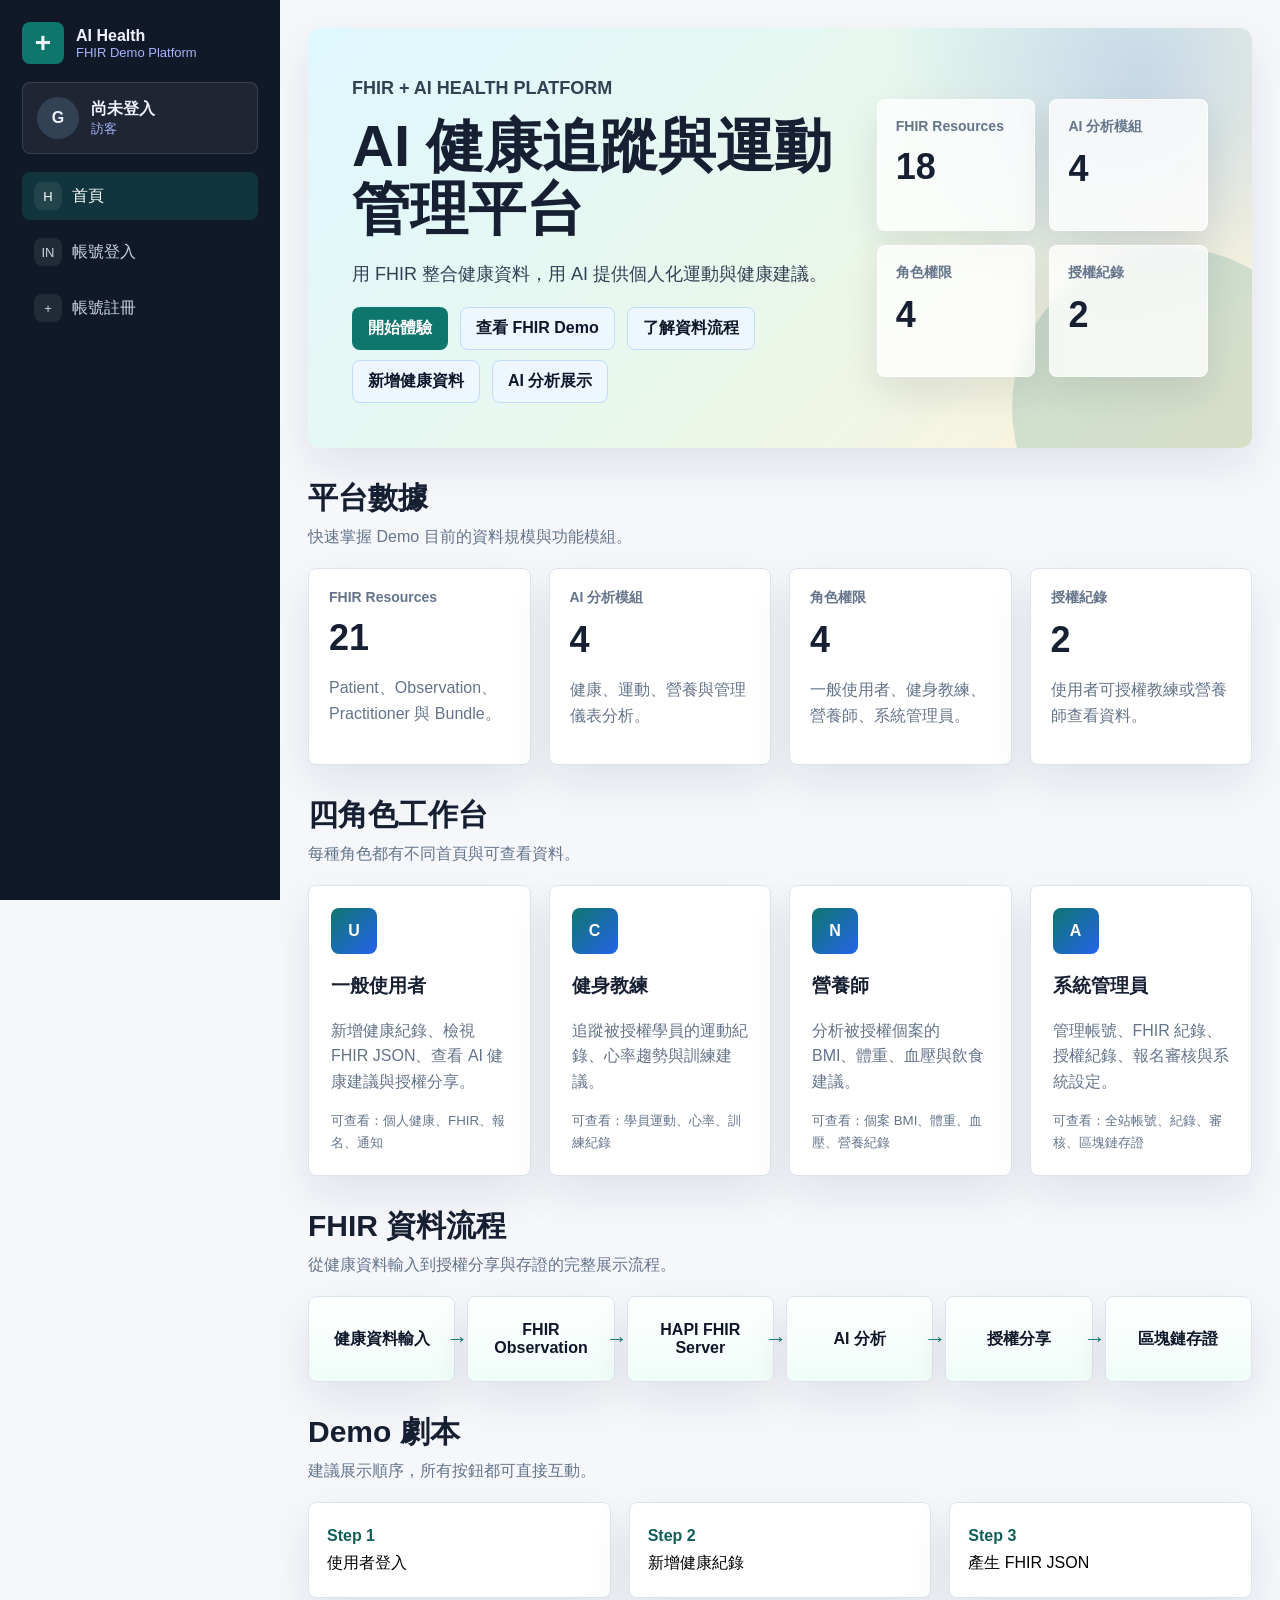
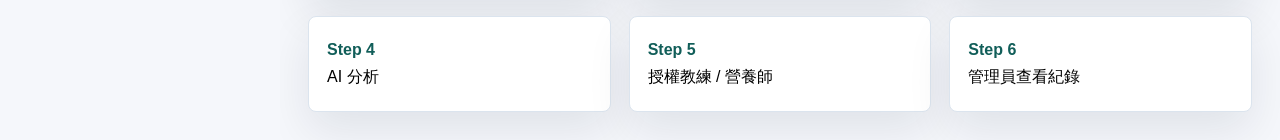
==== index.html @ ea09fe9a "Add files via upload" ====
<!DOCTYPE html>
<html lang="zh-TW">
<head>
    <meta charset="UTF-8">
    <meta name="viewport" content="width=device-width, initial-scale=1.0">
    <title>AI 健康追蹤與運動管理平台</title>
    <link rel="stylesheet" href="style.css">
</head>
<body>
    <div class="app-shell">
        <aside class="sidebar">
            <div class="brand">
                <div class="brand-mark">+</div>
                <div>
                    <strong>AI Health</strong>
                    <span>FHIR Demo Platform</span>
                </div>
            </div>

            <div class="account-chip" id="account-chip">
                <div class="avatar" id="account-avatar">G</div>
                <div>
                    <strong id="account-name">尚未登入</strong>
                    <span id="account-role">Guest</span>
                    <small id="account-mode"></small>
                </div>
            </div>

            <nav class="sidebar-nav" id="sidebar-nav"></nav>

            <div class="sidebar-actions">
                <button class="ghost-button" id="logout-button" onclick="logoutAccount()">登出</button>
                <button class="danger-outline" id="reset-button" onclick="resetDemoData()">重置 Demo 資料</button>
            </div>
        </aside>

        <main class="main">
            <section id="home-section" class="content-section active">
                <div class="hero home-hero">
                    <div class="home-hero-copy">
                        <p class="eyebrow">FHIR + AI Health Platform</p>
                        <h1>AI 健康追蹤與運動管理平台</h1>
                        <p>用 FHIR 整合健康資料，用 AI 提供個人化運動與健康建議。</p>
                        <div class="hero-actions">
                            <button class="primary-button" onclick="startExperience()">開始體驗</button>
                            <button class="secondary-button" onclick="viewFHIRDemo()">查看 FHIR Demo</button>
                            <button class="secondary-button" onclick="scrollToHomeFlow()">了解資料流程</button>
                        </div>
                        <div class="hero-actions compact-actions">
                            <button class="secondary-button" onclick="goHealthInputFromHome()">新增健康資料</button>
                            <button class="secondary-button" onclick="showAIShowcase()">AI 分析展示</button>
                        </div>
                    </div>
                    <div class="home-hero-panel">
                        <div class="metric-tile"><span>FHIR Resources</span><strong id="hero-fhir-count">0</strong></div>
                        <div class="metric-tile"><span>AI 分析模組</span><strong id="hero-ai-modules">4</strong></div>
                        <div class="metric-tile"><span>角色權限</span><strong id="hero-role-count">4</strong></div>
                        <div class="metric-tile"><span>授權紀錄</span><strong id="hero-auth-count">0</strong></div>
                    </div>
                </div>

                <div class="home-section-block">
                    <div class="section-heading"><h2>平台數據</h2><p>快速掌握 Demo 目前的資料規模與功能模組。</p></div>
                    <div class="home-data-grid">
                        <article class="home-data-card"><span>FHIR Resources</span><strong id="home-fhir-resources">0</strong><p>Patient、Observation、Practitioner 與 Bundle。</p></article>
                        <article class="home-data-card"><span>AI 分析模組</span><strong>4</strong><p>健康、運動、營養與管理儀表分析。</p></article>
                        <article class="home-data-card"><span>角色權限</span><strong>4</strong><p>一般使用者、健身教練、營養師、系統管理員。</p></article>
                        <article class="home-data-card"><span>授權紀錄</span><strong id="home-auth-count">0</strong><p>使用者可授權教練或營養師查看資料。</p></article>
                    </div>
                </div>

                <div class="home-section-block">
                    <div class="section-heading"><h2>四角色工作台</h2><p>每種角色都有不同首頁與可查看資料。</p></div>
                    <div class="role-card-grid">
                        <article class="role-card"><div class="role-icon">U</div><h3>一般使用者</h3><p>新增健康紀錄、檢視 FHIR JSON、查看 AI 健康建議與授權分享。</p><small>可查看：個人健康、FHIR、報名、通知</small></article>
                        <article class="role-card"><div class="role-icon">C</div><h3>健身教練</h3><p>追蹤被授權學員的運動紀錄、心率趨勢與訓練建議。</p><small>可查看：學員運動、心率、訓練紀錄</small></article>
                        <article class="role-card"><div class="role-icon">N</div><h3>營養師</h3><p>分析被授權個案的 BMI、體重、血壓與飲食建議。</p><small>可查看：個案 BMI、體重、血壓、營養紀錄</small></article>
                        <article class="role-card"><div class="role-icon">A</div><h3>系統管理員</h3><p>管理帳號、FHIR 紀錄、授權紀錄、報名審核與系統設定。</p><small>可查看：全站帳號、紀錄、審核、區塊鏈存證</small></article>
                    </div>
                </div>

                <div class="home-section-block" id="home-flow-section">
                    <div class="section-heading"><h2>FHIR 資料流程</h2><p>從健康資料輸入到授權分享與存證的完整展示流程。</p></div>
                    <div class="flow-strip">
                        <div class="flow-card">健康資料輸入</div>
                        <div class="flow-card">FHIR Observation</div>
                        <div class="flow-card">HAPI FHIR Server</div>
                        <div class="flow-card">AI 分析</div>
                        <div class="flow-card">授權分享</div>
                        <div class="flow-card">區塊鏈存證</div>
                    </div>
                </div>

                <div class="home-section-block">
                    <div class="section-heading"><h2>Demo 劇本</h2><p>建議展示順序，所有按鈕都可直接互動。</p></div>
                    <div class="demo-step-grid">
                        <button onclick="showSection('account-login-section')"><strong>Step 1</strong><span>使用者登入</span></button>
                        <button onclick="goHealthInputFromHome()"><strong>Step 2</strong><span>新增健康紀錄</span></button>
                        <button onclick="viewFHIRDemo()"><strong>Step 3</strong><span>產生 FHIR JSON</span></button>
                        <button onclick="showAIShowcase()"><strong>Step 4</strong><span>AI 分析</span></button>
                        <button onclick="navigateTo('share-section')"><strong>Step 5</strong><span>授權教練 / 營養師</span></button>
                        <button onclick="navigateTo('admin-dashboard-section')"><strong>Step 6</strong><span>管理員查看紀錄</span></button>
                    </div>
                </div>
            </section>

            <section id="account-login-section" class="content-section">
                <div class="login-layout">
                    <div class="login-intro">
                        <p class="eyebrow">FHIR + AI Health Platform</p>
                        <h2>AI 健康追蹤與運動管理平台</h2>
                        <p>本平台以純前端展示健康資料追蹤、FHIR JSON 檢視、授權分享、教練訓練建議、營養分析與系統管理流程。</p>
                        <div class="feature-list">
                            <span>角色權限控管</span>
                            <span>localStorage 登入狀態</span>
                            <span>四種專屬 Dashboard</span>
                        </div>
                    </div>
                    <div class="login-card">
                        <form id="login-form" onsubmit="loginAccount(event)">
                            <h2>帳號登入</h2>
                            <label>帳號<input id="login-username" autocomplete="username" required></label>
                            <label>密碼<input id="login-password" type="password" autocomplete="current-password" required></label>
                            <button class="primary-button full-width" type="submit">登入</button>
                        </form>

                        <div class="demo-accounts">
                            <h3>預設帳號</h3>
                            <div class="account-hints">
                                <code>user01 / 123456</code>
                                <code>coach01 / 123456</code>
                                <code>nutrition01 / 123456</code>
                                <code>admin01 / 123456</code>
                            </div>
                        </div>

                        <div class="demo-login">
                            <h3>Demo 快速登入</h3>
                            <div class="demo-login-grid">
                                <button type="button" onclick="demoLogin('user')">一般使用者 Demo</button>
                                <button type="button" onclick="demoLogin('coach')">健身教練 Demo</button>
                                <button type="button" onclick="demoLogin('nutritionist')">營養師 Demo</button>
                                <button type="button" onclick="demoLogin('admin')">系統管理員 Demo</button>
                            </div>
                        </div>
                    </div>
                </div>
            </section>

            <section id="account-register-section" class="content-section">
                <div class="section-heading">
                    <h2>帳號註冊</h2>
                    <p>註冊資料會儲存在 localStorage，登入後依角色顯示對應功能。</p>
                </div>
                <form class="card form-grid" id="register-form" onsubmit="registerAccount(event)">
                    <label>姓名<input id="register-name" required></label>
                    <label>Email<input id="register-email" type="email" required></label>
                    <label>帳號<input id="register-username" required></label>
                    <label>密碼<input id="register-password" type="password" minlength="6" required></label>
                    <label>確認密碼<input id="register-password-confirm" type="password" minlength="6" required></label>
                    <label>手機號碼<input id="register-phone" required></label>
                    <label>學校／單位<input id="register-organization" required></label>
                    <label>角色<select id="register-role" required>
                        <option value="user">一般使用者 user</option>
                        <option value="coach">健身教練 coach</option>
                        <option value="nutritionist">營養師 nutritionist</option>
                        <option value="admin">系統管理員 admin</option>
                    </select></label>
                    <div class="form-actions">
                        <button class="primary-button" type="submit">註冊</button>
                        <button class="secondary-button" type="button" onclick="showSection('account-login-section')">已有帳號，前往登入</button>
                    </div>
                </form>
            </section>

            <section id="user-dashboard-section" class="content-section">
                <div class="role-dashboard">
                    <div class="role-dashboard-header">
                        <div>
                            <p class="eyebrow">Personal Health Home</p>
                            <h2>一般使用者首頁</h2>
                            <p>快速掌握今日健康數據、FHIR JSON、AI 分析與授權分享狀態。</p>
                        </div>
                        <div class="role-dashboard-badge">USER</div>
                    </div>
                    <div class="role-kpi-grid" id="user-dashboard-cards"></div>
                    <div class="role-action-grid">
                        <button class="role-dashboard-btn primary" onclick="showSection('health-input-section')"><span>＋</span>新增健康資料</button>
                        <button class="role-dashboard-btn" onclick="showSection('fhir-viewer-section')"><span>{}</span>查看 FHIR JSON</button>
                        <button class="role-dashboard-btn" onclick="showSection('share-section')"><span>QR</span>授權分享</button>
                    </div>
                    <div class="grid-2">
                        <div class="role-summary-card"><h3>AI 健康建議</h3><div id="user-ai-summary"></div></div>
                        <div class="role-summary-card"><h3>通知中心</h3><div id="user-notification-summary"></div></div>
                    </div>
                </div>
            </section>

            <section id="coach-dashboard-section" class="content-section">
                <div class="role-dashboard">
                    <div class="role-dashboard-header">
                        <div>
                            <p class="eyebrow">Coach Home</p>
                            <h2>健身教練首頁</h2>
                            <p>檢視被授權學員、運動達成率、心率異常與 AI 訓練建議。</p>
                        </div>
                        <div class="role-dashboard-badge">COACH</div>
                    </div>
                    <div class="role-kpi-grid" id="coach-dashboard-cards"></div>
                    <div class="grid-2">
                        <div class="role-summary-card"><h3>學員運動趨勢摘要</h3><div id="coach-trend-summary"></div></div>
                        <div class="role-summary-card"><h3>AI 訓練建議</h3><div id="coach-ai-summary"></div></div>
                    </div>
                    <div class="role-action-grid">
                        <button class="role-dashboard-btn primary" onclick="showSection('student-list-section')"><span>名</span>學員列表</button>
                        <button class="role-dashboard-btn" onclick="showSection('student-exercise-section')"><span>跑</span>查看運動紀錄</button>
                    </div>
                </div>
            </section>

            <section id="nutrition-dashboard-section" class="content-section">
                <div class="role-dashboard">
                    <div class="role-dashboard-header">
                        <div>
                            <p class="eyebrow">Nutrition Home</p>
                            <h2>營養師首頁</h2>
                            <p>聚焦 BMI、體重、血壓風險與 AI 飲食建議。</p>
                        </div>
                        <div class="role-dashboard-badge">NUTRITION</div>
                    </div>
                    <div class="role-kpi-grid" id="nutrition-dashboard-cards"></div>
                    <div class="grid-2">
                        <div class="role-summary-card"><h3>個案營養風險摘要</h3><div id="nutrition-risk-summary"></div></div>
                        <div class="role-summary-card"><h3>AI 飲食建議</h3><div id="nutrition-ai-summary"></div></div>
                    </div>
                    <div class="role-action-grid">
                        <button class="role-dashboard-btn primary" onclick="showSection('case-list-section')"><span>案</span>個案列表</button>
                        <button class="role-dashboard-btn" onclick="showSection('bmi-analysis-section')"><span>BMI</span>查看 BMI 分析</button>
                    </div>
                </div>
            </section>

            <section id="admin-dashboard-section" class="content-section">
                <div class="role-dashboard">
                    <div class="role-dashboard-header">
                        <div>
                            <p class="eyebrow">System Admin Home</p>
                            <h2>系統管理員首頁</h2>
                            <p>統整帳號、FHIR Resource、Observation、授權、區塊鏈與報名審核資料。</p>
                        </div>
                        <div class="role-dashboard-badge">ADMIN</div>
                    </div>
                    <div class="role-kpi-grid" id="admin-dashboard-cards"></div>
                    <div class="role-summary-card"><h3>系統通知摘要</h3><div id="admin-system-summary"></div></div>
                    <div class="role-action-grid">
                        <button class="role-dashboard-btn primary" onclick="showSection('account-management-section')"><span>帳</span>帳號管理</button>
                        <button class="role-dashboard-btn" onclick="showSection('registration-review-section')"><span>審</span>報名審核</button>
                    </div>
                </div>
            </section>

            <section id="health-input-section" class="content-section">
                <div class="section-heading"><h2>新增健康資料</h2><p>輸入血壓、心率、體重、BMI 與運動資料。</p></div>
                <form class="card form-grid" id="health-form" onsubmit="submitHealthData(event)">
                    <label>日期<input id="health-date" type="date" required></label>
                    <label>收縮壓<input id="health-systolic" type="number" value="122" required></label>
                    <label>舒張壓<input id="health-diastolic" type="number" value="78" required></label>
                    <label>體重 kg<input id="health-weight" type="number" step="0.1" value="70.5" required></label>
                    <label>身高 cm<input id="health-height" type="number" value="170" required></label>
                    <label>心率 bpm<input id="health-heart-rate" type="number" value="72" required></label>
                    <label>步數<input id="health-steps" type="number" value="8500" required></label>
                    <label>運動分鐘<input id="health-exercise" type="number" value="35" required></label>
                    <div class="form-actions"><button class="primary-button" type="submit">儲存健康資料</button></div>
                </form>
            </section>

            <section id="health-trend-section" class="content-section">
                <div class="section-heading"><h2>健康趨勢</h2><p>使用 Canvas 顯示血壓、體重、BMI、心率、步數與運動消耗趨勢。</p></div>
                <div class="trend-toolbar">
                    <button class="range-button active" data-range="7" onclick="setTrendRange(7)">7 天</button>
                    <button class="range-button" data-range="30" onclick="setTrendRange(30)">30 天</button>
                    <button class="range-button" data-range="90" onclick="setTrendRange(90)">90 天</button>
                    <button class="range-button" data-range="all" onclick="setTrendRange('all')">全部</button>
                </div>
                <div class="kpi-grid" id="trend-summary-cards"></div>
                <div id="trend-data-hint" class="trend-hint"></div>
                <div class="chart-grid">
                    <div class="card chart-card"><h3>血壓雙折線圖</h3><canvas id="bp-chart" height="240"></canvas></div>
                    <div class="card chart-card"><h3>體重與 BMI 雙軸圖</h3><canvas id="weight-chart" height="240"></canvas></div>
                    <div class="card chart-card"><h3>心率區間圖</h3><canvas id="heart-chart" height="240"></canvas></div>
                    <div class="card chart-card"><h3>步數長條圖</h3><canvas id="steps-chart" height="240"></canvas></div>
                    <div class="card chart-card full-chart"><h3>運動時間與熱量消耗圖</h3><canvas id="exercise-chart" height="240"></canvas></div>
                </div>
                <div class="card trend-ai-summary" id="trend-ai-summary"></div>
                <div class="chart-tooltip" id="chart-tooltip"></div>
            </section>

            <section id="ai-health-section" class="content-section">
                <div class="section-heading"><h2>AI 健康建議</h2><p>由前端規則分析健康紀錄，產生健康、飲食與運動建議。</p></div>
                <div id="ai-health-panel"></div>
            </section>

            <section id="fhir-viewer-section" class="content-section">
                <div class="section-heading"><h2>FHIR JSON</h2><p>檢視 Patient、Observation、Practitioner 組成的 FHIR Bundle。</p></div>
                <div class="code-toolbar"><button class="secondary-button" onclick="copyFHIR()">複製 JSON</button></div>
                <pre class="code-block" id="fhir-json-output"></pre>
            </section>

            <section id="share-section" class="content-section">
                <div class="section-heading"><h2>授權分享</h2><p>產生授權紀錄，讓教練或營養師檢視特定資料範圍。</p></div>
                <div class="split-layout">
                    <form class="card" onsubmit="generateQRCode(event)">
                        <label>分享對象<select id="share-target-role">
                            <option value="coach">健身教練</option>
                            <option value="nutritionist">營養師</option>
                            <option value="doctor">醫師</option>
                        </select></label>
                        <div class="field-group">
                            <strong>授權資料範圍</strong>
                            <div class="checkbox-grid">
                                <label><input type="checkbox" name="share-data-scope" value="血壓">血壓</label>
                                <label><input type="checkbox" name="share-data-scope" value="體重">體重</label>
                                <label><input type="checkbox" name="share-data-scope" value="BMI">BMI</label>
                                <label><input type="checkbox" name="share-data-scope" value="心率">心率</label>
                                <label><input type="checkbox" name="share-data-scope" value="步數">步數</label>
                                <label><input type="checkbox" name="share-data-scope" value="運動紀錄">運動紀錄</label>
                            </div>
                        </div>
                        <label>授權期限<select id="share-duration">
                            <option value="24小時">24 小時</option>
                            <option value="7天" selected>7 天</option>
                            <option value="30天">30 天</option>
                            <option value="永久授權">永久授權</option>
                        </select></label>
                        <button class="primary-button full-width" type="submit">產生授權 QR Code</button>
                    </form>
                    <div class="card qr-card">
                        <div id="qrcode" class="qrcode-box">
                            <canvas id="qr-canvas" width="180" height="180"></canvas>
                        </div>
                        <div class="qr-detail-list">
                            <p><span>授權對象</span><strong id="qr-target">尚未產生</strong></p>
                            <p><span>分享範圍</span><strong id="qr-scope">尚未產生</strong></p>
                            <p><span>授權期限</span><strong id="qr-expire">尚未產生</strong></p>
                            <p><span>Auth Hash</span><strong id="qr-token">尚未產生授權</strong></p>
                        </div>
                    </div>
                </div>
            </section>

            <section id="registration-section" class="content-section">
                <div class="section-heading"><h2>競賽報名</h2><p>提交 FHIR 創新應用競賽報名資料。</p></div>
                <form class="card form-grid" id="registration-form" onsubmit="submitRegistration(event)">
                    <label>團隊名稱<input id="reg-team-name" required></label>
                    <label>專案名稱<input id="reg-project-name" required></label>
                    <label>作品類別<select id="reg-category" required>
                        <option value="健康管理">健康管理</option>
                        <option value="運動健康">運動健康</option>
                        <option value="營養照護">營養照護</option>
                        <option value="FHIR 整合">FHIR 整合</option>
                    </select></label>
                    <label>負責人<input id="reg-leader-name" required></label>
                    <label>Email<input id="reg-email" type="email" required></label>
                    <label>手機號碼<input id="reg-phone" required></label>
                    <label>學校／單位<input id="reg-organization" required></label>
                    <label>成員 1<input id="reg-member-1"></label>
                    <label>成員 2<input id="reg-member-2"></label>
                    <label>成員 3<input id="reg-member-3"></label>
                    <label class="full-span">作品說明<textarea id="reg-description" required></textarea></label>
                    <label>使用角色<input id="reg-roles" required></label>
                    <label>使用 FHIR Resources<input id="reg-fhir-resources" required></label>
                    <label>GitHub Repository URL<input id="reg-github-url" type="url"></label>
                    <label>Demo URL<input id="reg-demo-url" type="url"></label>
                    <label class="full-span">備註<textarea id="reg-note"></textarea></label>
                    <div class="form-actions"><button class="primary-button" type="submit">送出報名</button></div>
                </form>
            </section>

            <section id="my-registration-section" class="content-section">
                <div class="section-heading"><h2>我的報名</h2><p>檢視目前帳號送出的報名資料與審核狀態。</p></div>
                <div class="card table-wrap"><table><thead><tr><th>編號</th><th>團隊</th><th>專案</th><th>狀態</th><th>審核意見</th><th>時間</th></tr></thead><tbody id="my-registration-body"></tbody></table></div>
            </section>

            <section id="student-list-section" class="content-section">
                <div class="section-heading"><h2>學員列表</h2><p>顯示已授權給教練的使用者。</p></div>
                <div class="card table-wrap"><table><thead><tr><th>學員姓名</th><th>授權資料範圍</th><th>授權期限</th><th>授權狀態</th><th>操作</th></tr></thead><tbody id="student-list-body"></tbody></table></div>
            </section>
            <section id="student-exercise-section" class="content-section"><div class="section-heading"><h2>學員運動紀錄</h2><p>檢視學員最新運動表現。</p></div><div id="student-exercise-panel"></div></section>
            <section id="student-heart-rate-section" class="content-section"><div class="section-heading"><h2>學員心率趨勢</h2><p>追蹤學員心率變化。</p></div><div class="card"><canvas id="student-heart-chart" height="240"></canvas></div></section>
            <section id="training-advice-section" class="content-section"><div class="section-heading"><h2>AI 訓練建議</h2><p>依學員運動量與心率給出訓練建議。</p></div><div id="training-advice-panel"></div></section>
            <section id="training-record-section" class="content-section">
                <div class="section-heading"><h2>訓練紀錄</h2><p>新增教練訓練建議紀錄。</p></div>
                <form class="card form-grid" onsubmit="addTrainingRecord(event)">
                    <label>學員<input id="training-student" required></label>
                    <label>標題<input id="training-title" required></label>
                    <label class="full-span">內容<textarea id="training-content" required></textarea></label>
                    <div class="form-actions"><button class="primary-button">新增訓練紀錄</button></div>
                </form>
                <div id="training-record-list"></div>
            </section>

            <section id="case-list-section" class="content-section">
                <div class="section-heading"><h2>個案列表</h2><p>顯示已授權給營養師的使用者。</p></div>
                <div class="card table-wrap"><table><thead><tr><th>個案姓名</th><th>授權資料範圍</th><th>授權期限</th><th>授權狀態</th><th>操作</th></tr></thead><tbody id="case-list-body"></tbody></table></div>
            </section>
            <section id="bmi-analysis-section" class="content-section"><div class="section-heading"><h2>BMI 分析</h2><p>檢視個案 BMI 狀態。</p></div><div id="bmi-analysis-panel"></div></section>
            <section id="weight-trend-section" class="content-section"><div class="section-heading"><h2>體重趨勢</h2><p>追蹤個案體重變化。</p></div><div class="card"><canvas id="nutrition-weight-chart" height="240"></canvas></div></section>
            <section id="blood-pressure-section" class="content-section"><div class="section-heading"><h2>血壓提醒</h2><p>檢視個案血壓偏高提醒。</p></div><div id="blood-pressure-panel"></div></section>
            <section id="diet-advice-section" class="content-section"><div class="section-heading"><h2>AI 飲食建議</h2><p>依 BMI、體重與血壓產生飲食建議。</p></div><div id="diet-advice-panel"></div></section>
            <section id="nutrition-record-section" class="content-section">
                <div class="section-heading"><h2>營養紀錄</h2><p>新增營養師個案建議紀錄。</p></div>
                <form class="card form-grid" onsubmit="addNutritionRecord(event)">
                    <label>個案<input id="nutrition-case" required></label>
                    <label>標題<input id="nutrition-title" required></label>
                    <label class="full-span">內容<textarea id="nutrition-content" required></textarea></label>
                    <div class="form-actions"><button class="primary-button">新增營養紀錄</button></div>
                </form>
                <div id="nutrition-record-list"></div>
            </section>

            <section id="account-management-section" class="content-section"><div class="section-heading"><h2>帳號管理</h2><p>管理平台帳號狀態。</p></div><div class="card table-wrap"><table><thead><tr><th>姓名</th><th>帳號</th><th>Email</th><th>角色</th><th>狀態</th><th>操作</th></tr></thead><tbody id="account-management-body"></tbody></table></div></section>
            <section id="user-management-section" class="content-section"><div class="section-heading"><h2>使用者管理</h2><p>檢視所有帳號基本資料。</p></div><div class="card table-wrap"><table><thead><tr><th>姓名</th><th>Email</th><th>角色</th><th>學校／單位</th><th>手機</th></tr></thead><tbody id="user-management-body"></tbody></table></div></section>
            <section id="fhir-record-section" class="content-section"><div class="section-heading"><h2>FHIR Resource 紀錄</h2><p>檢視使用者 FHIR Bundle。</p></div><div id="fhir-record-list"></div></section>
            <section id="observation-record-section" class="content-section"><div class="section-heading"><h2>Observation 紀錄</h2><p>統計健康紀錄產生的 Observation 數量。</p></div><div id="observation-record-panel"></div></section>
            <section id="authorization-record-section" class="content-section"><div class="section-heading"><h2>授權紀錄</h2><p>檢視資料授權紀錄。</p></div><div class="card table-wrap"><table><thead><tr><th>使用者</th><th>對象</th><th>範圍</th><th>Token</th><th>時間</th></tr></thead><tbody id="authorization-record-body"></tbody></table></div></section>
            <section id="blockchain-section" class="content-section"><div class="section-heading"><h2>區塊鏈紀錄</h2><p>模擬授權與資料寫入雜湊紀錄。</p></div><div class="card table-wrap"><table><thead><tr><th>Hash</th><th>來源</th><th>事件</th><th>時間</th></tr></thead><tbody id="blockchain-body"></tbody></table></div></section>
            <section id="registration-list-section" class="content-section"><div class="section-heading"><h2>報名列表</h2><p>檢視所有競賽報名資料。</p></div><div class="card table-wrap"><table><thead><tr><th>編號</th><th>團隊</th><th>專案</th><th>類別</th><th>負責人</th><th>Email</th><th>狀態</th><th>時間</th></tr></thead><tbody id="registration-list-body"></tbody></table></div></section>
            <section id="registration-review-section" class="content-section"><div class="section-heading"><h2>報名審核</h2><p>審核待處理報名資料。</p></div><div id="registration-review-panel"></div></section>
            <section id="system-setting-section" class="content-section"><div class="section-heading"><h2>系統設定</h2><p>重置 Demo 資料與檢視系統通知。</p></div><div class="card"><button class="danger-button" onclick="resetDemoData()">重置 Demo 資料</button></div><div class="timeline" id="system-notification-list"></div></section>

            <section id="notification-section" class="content-section">
                <div class="section-heading"><h2>通知中心</h2><p>顯示目前帳號可見的系統通知。</p></div>
                <div class="timeline" id="notification-list"></div>
            </section>
        </main>
    </div>

    <div class="toast" id="toast"></div>
    <script src="script.js"></script>
</body>
</html>
---- style.css ----
:root {
    --bg: #f5f7fb;
    --panel: #ffffff;
    --text: #172033;
    --muted: #64748b;
    --line: #dbe4ee;
    --primary: #0f766e;
    --primary-dark: #115e59;
    --accent: #2563eb;
    --danger: #dc2626;
    --warning: #f59e0b;
    --success: #16a34a;
    --shadow: 0 18px 45px rgba(15, 23, 42, 0.09);
}

* {
    box-sizing: border-box;
}

body {
    margin: 0;
    min-height: 100vh;
    background: var(--bg);
    color: var(--text);
    font-family: Arial, "Microsoft JhengHei", sans-serif;
}

button,
input,
select,
textarea {
    font: inherit;
}

button {
    cursor: pointer;
}

.app-shell {
    display: grid;
    grid-template-columns: 280px minmax(0, 1fr);
    min-height: 100vh;
}

.sidebar {
    position: sticky;
    top: 0;
    height: 100vh;
    display: flex;
    flex-direction: column;
    gap: 18px;
    padding: 22px;
    background: #111827;
    color: #eef2ff;
    overflow-y: auto;
}

.brand {
    display: flex;
    align-items: center;
    gap: 12px;
}

.brand-mark {
    width: 42px;
    height: 42px;
    display: grid;
    place-items: center;
    border-radius: 8px;
    background: var(--primary);
    font-size: 28px;
    font-weight: 800;
}

.brand strong,
.brand span,
.account-chip strong,
.account-chip span,
.account-chip small {
    display: block;
}

.brand span,
.account-chip span,
.account-chip small {
    color: #a5b4fc;
    font-size: 13px;
}

.account-chip {
    display: flex;
    align-items: center;
    gap: 12px;
    padding: 14px;
    border: 1px solid rgba(255, 255, 255, 0.12);
    border-radius: 8px;
    background: rgba(255, 255, 255, 0.06);
}

.avatar {
    width: 42px;
    height: 42px;
    flex: 0 0 auto;
    display: grid;
    place-items: center;
    border-radius: 50%;
    background: #334155;
    font-weight: 800;
}

.sidebar-nav {
    display: grid;
    gap: 8px;
}

.nav-item {
    width: 100%;
    display: flex;
    align-items: center;
    gap: 10px;
    padding: 10px 12px;
    border: 0;
    border-radius: 8px;
    color: #cbd5e1;
    background: transparent;
    text-align: left;
}

.nav-item:hover,
.nav-item.active {
    color: #ffffff;
    background: rgba(20, 184, 166, 0.18);
}

.nav-icon {
    width: 28px;
    height: 28px;
    display: grid;
    place-items: center;
    border-radius: 8px;
    background: rgba(255, 255, 255, 0.08);
    font-size: 13px;
}

.sidebar-actions {
    margin-top: auto;
    display: grid;
    gap: 10px;
}

.main {
    padding: 28px;
    overflow-x: hidden;
}

.content-section {
    display: none;
}

.content-section.active {
    display: block;
}

.hero {
    min-height: 420px;
    display: grid;
    grid-template-columns: minmax(0, 1.2fr) minmax(280px, 0.8fr);
    gap: 28px;
    align-items: center;
    padding: 44px;
    border-radius: 12px;
    background: linear-gradient(135deg, #e0f2fe 0%, #ecfdf5 48%, #fff7ed 100%);
    box-shadow: var(--shadow);
}

.home-hero {
    position: relative;
    overflow: hidden;
    background:
        radial-gradient(circle at 88% 12%, rgba(37, 99, 235, 0.2), transparent 28%),
        linear-gradient(135deg, #dff7ff 0%, #e7f8ed 48%, #fff2d8 100%);
}

.home-hero::after {
    content: "";
    position: absolute;
    inset: auto -80px -120px auto;
    width: 320px;
    height: 320px;
    border-radius: 50%;
    background: rgba(15, 118, 110, 0.16);
}

.home-hero-copy,
.home-hero-panel {
    position: relative;
    z-index: 1;
}

.hero h1,
.login-intro h2 {
    margin: 0;
    font-size: clamp(34px, 5vw, 58px);
    line-height: 1.08;
    letter-spacing: 0;
}

.hero p,
.login-intro p {
    max-width: 700px;
    color: #334155;
    font-size: 18px;
    line-height: 1.7;
}

.eyebrow {
    margin: 0 0 12px;
    color: var(--primary-dark);
    font-size: 13px;
    font-weight: 800;
    letter-spacing: 0;
    text-transform: uppercase;
}

.hero-actions,
.form-actions,
.dashboard-actions {
    display: flex;
    flex-wrap: wrap;
    gap: 12px;
    align-items: center;
}

.hero-panel {
    display: grid;
    gap: 16px;
}

.home-hero-panel {
    display: grid;
    grid-template-columns: repeat(2, minmax(0, 1fr));
    gap: 14px;
}

.metric-tile {
    min-height: 132px;
    padding: 18px;
    border: 1px solid rgba(255, 255, 255, 0.65);
    border-radius: 8px;
    background: rgba(255, 255, 255, 0.76);
    box-shadow: 0 16px 38px rgba(15, 23, 42, 0.1);
    backdrop-filter: blur(8px);
}

.metric-tile span,
.home-data-card span {
    display: block;
    color: var(--muted);
    font-size: 14px;
    font-weight: 800;
}

.metric-tile strong,
.home-data-card strong {
    display: block;
    margin-top: 12px;
    font-size: 36px;
}

.compact-actions {
    margin-top: 10px;
}

.signal-card,
.card,
.login-card,
.ai-panel,
.record-card {
    border: 1px solid var(--line);
    border-radius: 8px;
    background: var(--panel);
    box-shadow: var(--shadow);
}

.signal-card {
    padding: 22px;
}

.signal-card span,
.kpi-card span {
    color: var(--muted);
    font-size: 14px;
}

.signal-card strong {
    display: block;
    margin-top: 8px;
    font-size: 34px;
}

.card,
.login-card,
.record-card {
    padding: 22px;
}

.section-heading {
    margin-bottom: 20px;
}

.section-heading h2 {
    margin: 0 0 8px;
    font-size: 30px;
}

.section-heading p {
    margin: 0;
    color: var(--muted);
}

.grid-3,
.grid-2,
.kpi-grid,
.chart-grid,
.split-layout {
    display: grid;
    gap: 18px;
    margin-top: 22px;
}

.home-section-block {
    margin-top: 30px;
}

.home-data-grid,
.role-card-grid,
.demo-step-grid {
    display: grid;
    gap: 18px;
}

.home-data-grid,
.role-card-grid {
    grid-template-columns: repeat(4, minmax(0, 1fr));
}

.home-data-card,
.role-card,
.flow-card,
.demo-step-grid button {
    border: 1px solid var(--line);
    border-radius: 8px;
    background: #ffffff;
    box-shadow: var(--shadow);
}

.home-data-card {
    min-height: 150px;
    padding: 20px;
}

.home-data-card p,
.role-card p,
.role-card small {
    color: var(--muted);
    line-height: 1.6;
}

.role-card {
    padding: 22px;
    transition: transform 0.18s ease, box-shadow 0.18s ease, border-color 0.18s ease;
}

.role-card:hover {
    transform: translateY(-4px);
    border-color: rgba(15, 118, 110, 0.38);
    box-shadow: 0 22px 55px rgba(15, 23, 42, 0.14);
}

.role-icon {
    width: 46px;
    height: 46px;
    display: grid;
    place-items: center;
    border-radius: 8px;
    color: #ffffff;
    background: linear-gradient(135deg, var(--primary), var(--accent));
    font-weight: 900;
}

.flow-strip {
    display: grid;
    grid-template-columns: repeat(6, minmax(0, 1fr));
    gap: 12px;
}

.flow-card {
    position: relative;
    min-height: 86px;
    display: grid;
    place-items: center;
    padding: 16px;
    color: #0f172a;
    font-weight: 900;
    text-align: center;
    background: linear-gradient(180deg, #ffffff, #f0fdfa);
}

.flow-card:not(:last-child)::after {
    content: "→";
    position: absolute;
    right: -14px;
    top: 50%;
    transform: translateY(-50%);
    z-index: 2;
    color: var(--primary);
    font-size: 22px;
}

.demo-step-grid {
    grid-template-columns: repeat(3, minmax(0, 1fr));
}

.demo-step-grid button {
    min-height: 96px;
    padding: 18px;
    text-align: left;
    transition: transform 0.18s ease, border-color 0.18s ease;
}

.demo-step-grid button:hover {
    transform: translateY(-3px);
    border-color: rgba(37, 99, 235, 0.38);
}

.demo-step-grid strong,
.demo-step-grid span {
    display: block;
}

.demo-step-grid strong {
    color: var(--primary-dark);
    margin-bottom: 8px;
}

.grid-3 {
    grid-template-columns: repeat(3, minmax(0, 1fr));
}

.grid-2,
.split-layout {
    grid-template-columns: repeat(2, minmax(0, 1fr));
}

.kpi-grid {
    grid-template-columns: repeat(4, minmax(180px, 1fr));
}

.role-dashboard {
    display: grid;
    gap: 22px;
}

.role-dashboard-header {
    display: flex;
    align-items: center;
    justify-content: space-between;
    gap: 22px;
    padding: 28px;
    border-radius: 12px;
    color: #ffffff;
    background:
        radial-gradient(circle at 92% 8%, rgba(45, 212, 191, 0.28), transparent 28%),
        linear-gradient(135deg, #0f172a 0%, #134e4a 52%, #0f766e 100%);
    box-shadow: var(--shadow);
}

.role-dashboard-header h2 {
    margin: 0 0 8px;
    font-size: 32px;
}

.role-dashboard-header p {
    margin: 0;
    color: #dbeafe;
}

.role-dashboard-header .eyebrow {
    margin-bottom: 10px;
    color: #99f6e4;
}

.role-dashboard-badge {
    min-width: 92px;
    padding: 12px 14px;
    border: 1px solid rgba(255, 255, 255, 0.28);
    border-radius: 8px;
    color: #ccfbf1;
    background: rgba(255, 255, 255, 0.1);
    font-weight: 900;
    text-align: center;
}

.role-kpi-grid {
    display: grid;
    grid-template-columns: repeat(4, minmax(180px, 1fr));
    gap: 18px;
}

.role-action-grid {
    display: grid;
    grid-template-columns: repeat(3, minmax(0, 1fr));
    gap: 14px;
}

.role-summary-card {
    min-height: 150px;
    padding: 22px;
    border: 1px solid var(--line);
    border-radius: 8px;
    background: #ffffff;
    box-shadow: var(--shadow);
}

.role-summary-card h3 {
    margin-top: 0;
    color: #0f172a;
}

.role-summary-card p {
    color: #475569;
    line-height: 1.7;
}

.role-dashboard-btn {
    min-height: 64px;
    display: inline-flex;
    align-items: center;
    justify-content: center;
    gap: 10px;
    padding: 14px 18px;
    border: 1px solid #bfdbfe;
    border-radius: 8px;
    color: #0f172a;
    background: #eef6ff;
    font-weight: 900;
    transition: transform 0.18s ease, box-shadow 0.18s ease, border-color 0.18s ease, background 0.18s ease;
}

.role-dashboard-btn span {
    min-width: 34px;
    height: 34px;
    display: grid;
    place-items: center;
    border-radius: 8px;
    color: #ffffff;
    background: linear-gradient(135deg, var(--primary), var(--accent));
    font-size: 13px;
}

.role-dashboard-btn.primary {
    color: #ffffff;
    border-color: var(--primary);
    background: var(--primary);
}

.role-dashboard-btn.primary span {
    color: var(--primary-dark);
    background: #ccfbf1;
}

.role-dashboard-btn:hover {
    transform: translateY(-3px);
    border-color: rgba(15, 118, 110, 0.45);
    box-shadow: 0 18px 42px rgba(15, 23, 42, 0.14);
}

.chart-grid {
    grid-template-columns: repeat(2, minmax(0, 1fr));
}

.full-chart {
    grid-column: 1 / -1;
}

.chart-card {
    position: relative;
}

.trend-toolbar {
    display: flex;
    flex-wrap: wrap;
    gap: 10px;
    margin-bottom: 16px;
}

.range-button {
    min-height: 38px;
    padding: 8px 14px;
    border: 1px solid var(--line);
    border-radius: 8px;
    color: #334155;
    background: #ffffff;
    font-weight: 800;
}

.range-button.active {
    color: #ffffff;
    background: var(--primary);
    border-color: var(--primary);
}

.trend-hint {
    margin-top: 14px;
    padding: 12px 14px;
    border-radius: 8px;
    color: #92400e;
    background: #fef3c7;
}

.trend-hint:empty {
    display: none;
}

.trend-ai-summary {
    margin-top: 18px;
    border-left: 5px solid var(--primary);
}

.chart-tooltip {
    position: fixed;
    z-index: 20;
    min-width: 190px;
    padding: 10px 12px;
    border: 1px solid var(--line);
    border-radius: 8px;
    color: #0f172a;
    background: #ffffff;
    box-shadow: var(--shadow);
    pointer-events: none;
    opacity: 0;
    transform: translate(10px, 10px);
    transition: opacity 0.12s ease;
    font-size: 13px;
    line-height: 1.5;
}

.chart-tooltip.show {
    opacity: 1;
}

.kpi-card {
    position: relative;
    min-height: 132px;
    padding: 20px;
    border: 1px solid var(--line);
    border-radius: 8px;
    background: #ffffff;
    box-shadow: var(--shadow);
    transition: transform 0.18s ease, box-shadow 0.18s ease, border-color 0.18s ease;
}

.kpi-card:hover {
    transform: translateY(-3px);
    border-color: rgba(20, 184, 166, 0.42);
    box-shadow: 0 20px 50px rgba(15, 23, 42, 0.13);
}

.kpi-card-icon {
    width: 38px;
    height: 38px;
    display: grid;
    place-items: center;
    margin-bottom: 14px;
    border-radius: 8px;
    color: #ffffff;
    background: linear-gradient(135deg, var(--primary), var(--accent));
    font-size: 12px;
    font-weight: 900;
}

.kpi-card strong {
    display: block;
    margin: 12px 0 6px;
    font-size: 32px;
}

.kpi-card small {
    color: var(--muted);
}

.login-layout {
    min-height: calc(100vh - 56px);
    display: grid;
    grid-template-columns: minmax(0, 1fr) minmax(360px, 440px);
    gap: 32px;
    align-items: center;
}

.login-intro {
    padding: 42px;
    border-radius: 12px;
    background: linear-gradient(135deg, #dff6ff 0%, #e7f8ed 56%, #fff3df 100%);
    box-shadow: var(--shadow);
}

.login-card {
    display: grid;
    gap: 22px;
}

.login-card h2,
.login-card h3,
.card h3 {
    margin-top: 0;
}

label {
    display: grid;
    gap: 8px;
    margin-bottom: 14px;
    color: #334155;
    font-weight: 700;
}

input,
select,
textarea {
    width: 100%;
    padding: 12px 13px;
    border: 1px solid var(--line);
    border-radius: 8px;
    color: var(--text);
    background: #ffffff;
}

textarea {
    min-height: 120px;
    resize: vertical;
}

.form-grid {
    display: grid;
    grid-template-columns: repeat(2, minmax(0, 1fr));
    gap: 4px 18px;
}

.form-grid .full-span,
.form-actions {
    grid-column: 1 / -1;
}

.field-group {
    display: grid;
    gap: 10px;
    margin-bottom: 14px;
    color: #334155;
}

.checkbox-grid {
    display: grid;
    grid-template-columns: repeat(2, minmax(0, 1fr));
    gap: 10px;
}

.checkbox-grid label {
    min-height: 42px;
    display: flex;
    align-items: center;
    gap: 8px;
    margin: 0;
    padding: 10px 12px;
    border: 1px solid var(--line);
    border-radius: 8px;
    background: #f8fafc;
    transition: border-color 0.18s ease, background 0.18s ease;
}

.checkbox-grid label:hover {
    border-color: rgba(20, 184, 166, 0.42);
    background: #f0fdfa;
}

.checkbox-grid input {
    width: auto;
}

.primary-button,
.secondary-button,
.ghost-button,
.danger-outline,
.danger-button,
.mini-button,
.demo-login-grid button {
    min-height: 42px;
    padding: 10px 15px;
    border-radius: 8px;
    border: 1px solid transparent;
    font-weight: 800;
}

.primary-button {
    color: #ffffff;
    background: var(--primary);
}

.primary-button:hover {
    background: var(--primary-dark);
}

.secondary-button,
.demo-login-grid button,
.mini-button {
    color: #0f172a;
    background: #eef6ff;
    border-color: #bfdbfe;
}

.ghost-button {
    color: #ffffff;
    background: rgba(255, 255, 255, 0.08);
    border-color: rgba(255, 255, 255, 0.18);
}

.danger-outline {
    color: #fecaca;
    background: transparent;
    border-color: rgba(248, 113, 113, 0.45);
}

.danger-button {
    color: #ffffff;
    background: var(--danger);
}

.full-width {
    width: 100%;
}

.demo-login-grid {
    display: grid;
    grid-template-columns: repeat(2, minmax(0, 1fr));
    gap: 10px;
}

.account-hints {
    display: grid;
    gap: 8px;
}

code,
.code-block {
    font-family: Consolas, "Courier New", monospace;
}

.account-hints code {
    display: block;
    padding: 8px 10px;
    border-radius: 8px;
    background: #f1f5f9;
    color: #0f172a;
}

.feature-list {
    display: flex;
    flex-wrap: wrap;
    gap: 10px;
}

.feature-list span,
.status {
    display: inline-flex;
    align-items: center;
    min-height: 28px;
    padding: 4px 10px;
    border-radius: 999px;
    font-size: 13px;
    font-weight: 800;
}

.feature-list span {
    color: #115e59;
    background: rgba(20, 184, 166, 0.15);
}

.status.active,
.status.approved {
    color: #166534;
    background: #dcfce7;
}

.status.disabled,
.status.rejected {
    color: #991b1b;
    background: #fee2e2;
}

.status.pending {
    color: #92400e;
    background: #fef3c7;
}

.status.revision {
    color: #1d4ed8;
    background: #dbeafe;
}

.auth-badge,
.scope-badge {
    display: inline-flex;
    align-items: center;
    min-height: 26px;
    margin: 2px 4px 2px 0;
    padding: 3px 9px;
    border-radius: 999px;
    font-size: 12px;
    font-weight: 900;
}

.auth-badge.valid {
    color: #166534;
    background: #dcfce7;
}

.auth-badge.expired {
    color: #475569;
    background: #e2e8f0;
}

.scope-badge {
    color: #115e59;
    background: #ccfbf1;
}

.mini-button:disabled {
    cursor: not-allowed;
    opacity: 0.48;
}

.auth-data-card {
    margin-bottom: 16px;
    transition: transform 0.18s ease, box-shadow 0.18s ease, border-color 0.18s ease;
}

.auth-data-card:hover {
    transform: translateY(-3px);
    border-color: rgba(20, 184, 166, 0.42);
    box-shadow: 0 20px 50px rgba(15, 23, 42, 0.13);
}

.auth-metric-grid {
    display: grid;
    grid-template-columns: repeat(3, minmax(0, 1fr));
    gap: 12px;
    margin: 16px 0;
}

.auth-metric {
    padding: 14px;
    border: 1px solid var(--line);
    border-radius: 8px;
    background: #f8fafc;
}

.auth-metric span,
.auth-metric small {
    display: block;
    color: var(--muted);
    font-size: 13px;
}

.auth-metric strong {
    display: block;
    margin: 8px 0 4px;
    color: #0f172a;
    font-size: 24px;
}

.table-wrap {
    overflow-x: auto;
}

table {
    width: 100%;
    border-collapse: collapse;
    min-width: 760px;
}

th,
td {
    padding: 12px;
    border-bottom: 1px solid var(--line);
    text-align: left;
}

th {
    color: #334155;
    background: #f8fafc;
}

.code-toolbar {
    display: flex;
    justify-content: flex-end;
    margin-bottom: 10px;
}

.code-block {
    max-height: 560px;
    overflow: auto;
    padding: 18px;
    border-radius: 8px;
    background: #0f172a;
    color: #dbeafe;
    line-height: 1.55;
}

.ai-panel {
    display: grid;
    grid-template-columns: 220px minmax(0, 1fr);
    gap: 22px;
    padding: 22px;
}

.score-ring {
    width: 190px;
    height: 190px;
    display: grid;
    place-items: center;
    border-radius: 50%;
    background: conic-gradient(var(--primary) 0 76%, #dbe4ee 76% 100%);
}

.score-ring div {
    width: 140px;
    height: 140px;
    display: grid;
    place-items: center;
    border-radius: 50%;
    background: #ffffff;
    text-align: center;
}

.score-ring strong {
    font-size: 42px;
}

.advice-list {
    display: grid;
    gap: 12px;
}

.advice-item {
    padding: 14px;
    border: 1px solid var(--line);
    border-radius: 8px;
    background: #f8fafc;
}

.qr-card {
    display: flex;
    flex-direction: column;
    align-items: center;
    justify-content: center;
    gap: 16px;
    text-align: center;
}

.qrcode-box {
    width: 220px;
    height: 220px;
    display: grid;
    place-items: center;
    flex: 0 0 220px;
    padding: 20px;
    border: 1px solid var(--line);
    border-radius: 8px;
    background: #ffffff;
    overflow: hidden;
}

#qrcode img,
#qrcode canvas {
    width: 180px !important;
    height: 180px !important;
}

.qr-detail-list {
    width: 100%;
    display: grid;
    gap: 8px;
    text-align: left;
}

.qr-detail-list p {
    display: grid;
    grid-template-columns: 86px minmax(0, 1fr);
    gap: 10px;
    margin: 0;
    padding: 9px 10px;
    border-radius: 8px;
    background: #f8fafc;
}

.qr-detail-list span {
    color: var(--muted);
}

.qr-detail-list strong {
    min-width: 0;
    overflow-wrap: anywhere;
}

.timeline {
    display: grid;
    gap: 12px;
}

.timeline-item {
    padding: 16px;
    border-left: 4px solid var(--primary);
    border-radius: 8px;
    background: #ffffff;
    box-shadow: var(--shadow);
}

.muted,
.empty {
    color: var(--muted);
}

.toast {
    position: fixed;
    right: 24px;
    bottom: 24px;
    z-index: 10;
    min-width: 260px;
    max-width: calc(100vw - 48px);
    padding: 14px 16px;
    border-radius: 8px;
    color: #ffffff;
    background: #0f172a;
    box-shadow: var(--shadow);
    opacity: 0;
    transform: translateY(12px);
    pointer-events: none;
    transition: 0.2s ease;
}

.toast.show {
    opacity: 1;
    transform: translateY(0);
}

canvas {
    width: 100%;
    max-width: 100%;
}

#qr-canvas {
    width: 180px !important;
    height: 180px !important;
    max-width: 180px !important;
}

@media (max-width: 980px) {
    .app-shell {
        grid-template-columns: 1fr;
    }

    .sidebar {
        position: static;
        height: auto;
    }

    .hero,
    .login-layout,
    .grid-3,
    .grid-2,
    .split-layout,
    .chart-grid,
    .ai-panel {
        grid-template-columns: 1fr;
    }

    .kpi-grid {
        grid-template-columns: repeat(2, minmax(0, 1fr));
    }

    .role-dashboard-header {
        align-items: flex-start;
        flex-direction: column;
    }

    .role-kpi-grid,
    .role-action-grid,
    .auth-metric-grid {
        grid-template-columns: repeat(2, minmax(0, 1fr));
    }

    .home-data-grid,
    .role-card-grid,
    .flow-strip,
    .demo-step-grid {
        grid-template-columns: repeat(2, minmax(0, 1fr));
    }

    .flow-card:not(:last-child)::after {
        display: none;
    }
}

@media (max-width: 620px) {
    .main,
    .sidebar,
    .hero,
    .login-intro {
        padding: 18px;
    }

    .form-grid,
    .kpi-grid,
    .role-kpi-grid,
    .role-action-grid,
    .auth-metric-grid,
    .checkbox-grid,
    .demo-login-grid,
    .home-hero-panel,
    .home-data-grid,
    .role-card-grid,
    .flow-strip,
    .demo-step-grid {
        grid-template-columns: 1fr;
    }

    .hero h1,
    .login-intro h2 {
        font-size: 34px;
    }
}
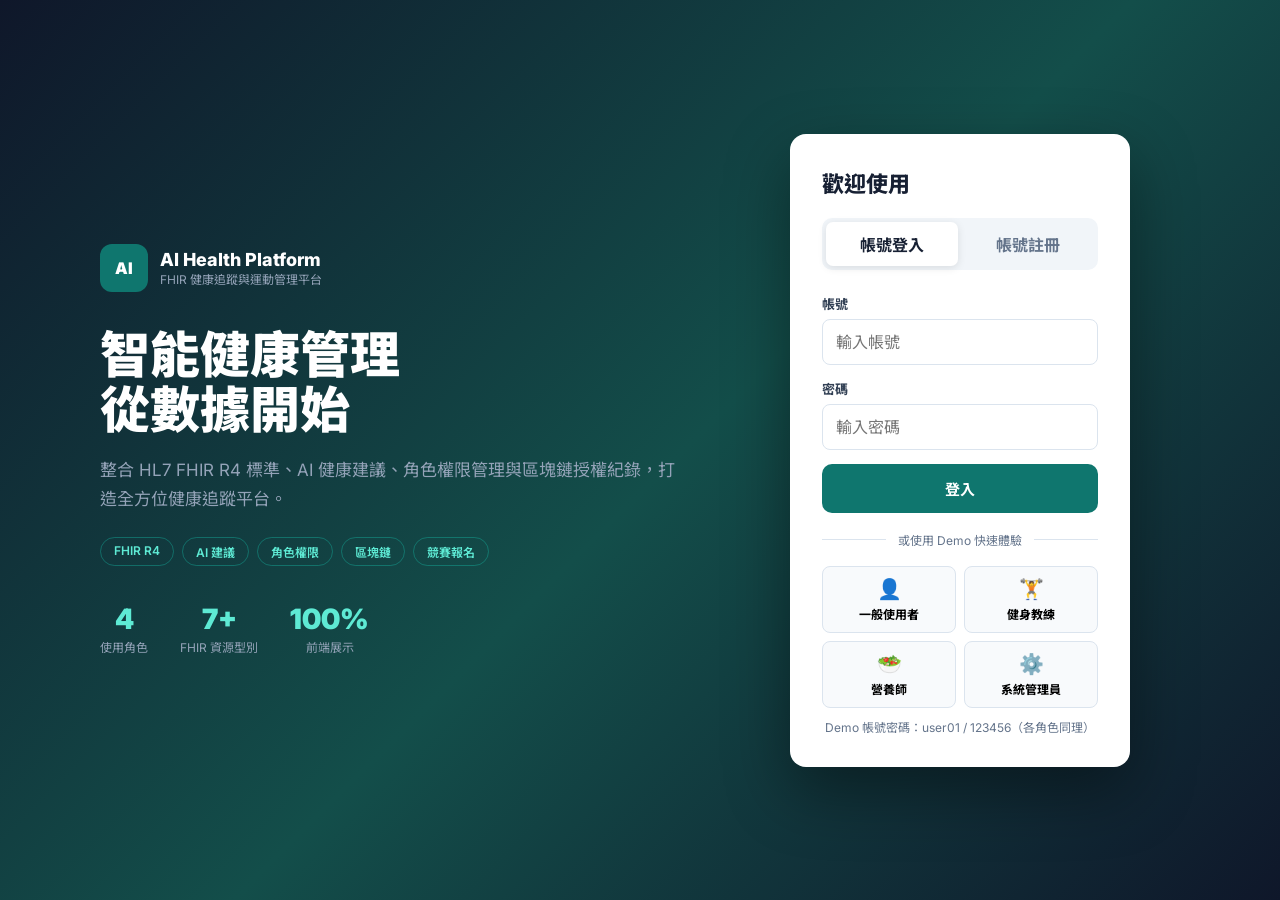
==== commit cba3aba0: "Add files via upload" ====
--- a/index.html
+++ b/index.html
@@ -1,441 +1,153 @@
 <!DOCTYPE html>
 <html lang="zh-TW">
 <head>
-    <meta charset="UTF-8">
-    <meta name="viewport" content="width=device-width, initial-scale=1.0">
-    <title>AI 健康追蹤與運動管理平台</title>
-    <link rel="stylesheet" href="style.css">
+    <meta charset="UTF-8" />
+    <meta name="viewport" content="width=device-width, initial-scale=1.0" />
+    <meta name="app-feature" content="profile-height-localStorage" />
+    <meta name="app-feature" content="registration-management-ui" />
+    <title>登入 | AI Health Platform</title>
+    <link rel="preconnect" href="https://fonts.googleapis.com" />
+    <link rel="preconnect" href="https://fonts.gstatic.com" crossorigin />
+    <link href="https://fonts.googleapis.com/css2?family=Inter:wght@400;500;600;700&family=Noto+Sans+TC:wght@400;500;700&display=swap" rel="stylesheet" />
+    <link rel="stylesheet" href="style.css" />
 </head>
-<body>
-    <div class="app-shell">
-        <aside class="sidebar">
-            <div class="brand">
-                <div class="brand-mark">+</div>
-                <div>
-                    <strong>AI Health</strong>
-                    <span>FHIR Demo Platform</span>
+<body class="auth-body">
+    <div class="auth-page">
+        <div class="auth-container">
+            <!-- Hero -->
+            <div class="auth-hero">
+                <div class="auth-hero-inner">
+                    <div class="auth-brand">
+                        <span class="auth-brand-icon">AI</span>
+                        <div>
+                            <div class="auth-brand-name">AI Health Platform</div>
+                            <div class="auth-brand-sub">FHIR 健康追蹤與運動管理平台</div>
+                        </div>
+                    </div>
+                    <h1 class="auth-hero-title">智能健康管理<br/>從數據開始</h1>
+                    <p class="auth-hero-desc">整合 HL7 FHIR R4 標準、AI 健康建議、角色權限管理與區塊鏈授權紀錄，打造全方位健康追蹤平台。</p>
+                    <div class="auth-chips">
+                        <span class="auth-chip">FHIR R4</span>
+                        <span class="auth-chip">AI 建議</span>
+                        <span class="auth-chip">角色權限</span>
+                        <span class="auth-chip">區塊鏈</span>
+                        <span class="auth-chip">競賽報名</span>
+                    </div>
+                    <div class="auth-hero-stats">
+                        <div class="auth-stat"><strong>4</strong><span>使用角色</span></div>
+                        <div class="auth-stat"><strong>7+</strong><span>FHIR 資源型別</span></div>
+                        <div class="auth-stat"><strong>100%</strong><span>前端展示</span></div>
+                    </div>
                 </div>
             </div>
 
-            <div class="account-chip" id="account-chip">
-                <div class="avatar" id="account-avatar">G</div>
-                <div>
-                    <strong id="account-name">尚未登入</strong>
-                    <span id="account-role">Guest</span>
-                    <small id="account-mode"></small>
+            <!-- Card -->
+            <div class="auth-card-wrap">
+                <div class="auth-card">
+                    <h2 class="auth-card-title">歡迎使用</h2>
+                    <div class="auth-tabs" role="tablist">
+                        <button class="active" data-tab="login" onclick="switchAuthTab('login')">帳號登入</button>
+                        <button data-tab="register" onclick="switchAuthTab('register')">帳號註冊</button>
+                    </div>
+
+                    <!-- Login -->
+                    <div class="auth-form-panel" id="login-panel">
+                        <form onsubmit="loginAccount(event)">
+                            <div class="form-group">
+                                <label for="login-username">帳號</label>
+                                <input id="login-username" type="text" placeholder="輸入帳號" required autocomplete="username" />
+                            </div>
+                            <div class="form-group">
+                                <label for="login-password">密碼</label>
+                                <input id="login-password" type="password" placeholder="輸入密碼" required autocomplete="current-password" />
+                            </div>
+                            <button type="submit" class="auth-submit-btn">登入</button>
+                        </form>
+                        <div class="demo-divider"><span>或使用 Demo 快速體驗</span></div>
+                        <div class="demo-grid">
+                            <button class="demo-btn" onclick="demoLogin('user')">
+                                <span class="demo-role-icon">👤</span><span>一般使用者</span>
+                            </button>
+                            <button class="demo-btn" onclick="demoLogin('coach')">
+                                <span class="demo-role-icon">🏋️</span><span>健身教練</span>
+                            </button>
+                            <button class="demo-btn" onclick="demoLogin('nutritionist')">
+                                <span class="demo-role-icon">🥗</span><span>營養師</span>
+                            </button>
+                            <button class="demo-btn" onclick="demoLogin('admin')">
+                                <span class="demo-role-icon">⚙️</span><span>系統管理員</span>
+                            </button>
+                        </div>
+                        <p class="auth-hint">Demo 帳號密碼：user01 / 123456（各角色同理）</p>
+                    </div>
+
+                    <!-- Register -->
+                    <div class="auth-form-panel hidden" id="register-panel">
+                        <form onsubmit="registerAccount(event)">
+                            <div class="form-row-2">
+                                <div class="form-group">
+                                    <label for="register-name">姓名</label>
+                                    <input id="register-name" type="text" placeholder="真實姓名" required />
+                                </div>
+                                <div class="form-group">
+                                    <label for="register-role">角色</label>
+                                    <select id="register-role" required>
+                                        <option value="">選擇角色</option>
+                                        <option value="user">一般使用者</option>
+                                        <option value="coach">健身教練</option>
+                                        <option value="nutritionist">營養師</option>
+                                        <option value="admin">系統管理員</option>
+                                    </select>
+                                </div>
+                            </div>
+                            <div class="form-group">
+                                <label for="register-email">Email</label>
+                                <input id="register-email" type="email" placeholder="example@mail.com" required autocomplete="email" />
+                            </div>
+                            <div class="form-group">
+                                <label for="register-username">帳號</label>
+                                <input id="register-username" type="text" placeholder="英數字帳號" required autocomplete="username" />
+                            </div>
+                            <div class="form-row-2">
+                                <div class="form-group">
+                                    <label for="register-password">密碼</label>
+                                    <input id="register-password" type="password" placeholder="至少 6 碼" required autocomplete="new-password" />
+                                </div>
+                                <div class="form-group">
+                                    <label for="register-password-confirm">確認密碼</label>
+                                    <input id="register-password-confirm" type="password" placeholder="再次輸入" required autocomplete="new-password" />
+                                </div>
+                            </div>
+                            <div class="form-row-2">
+                                <div class="form-group">
+                                    <label for="register-phone">手機</label>
+                                    <input id="register-phone" type="tel" placeholder="09XXXXXXXX" required />
+                                </div>
+                                <div class="form-group">
+                                    <label for="register-organization">單位</label>
+                                    <input id="register-organization" type="text" placeholder="學校或組織" required />
+                                </div>
+                            </div>
+                            <button type="submit" class="auth-submit-btn">建立帳號</button>
+                        </form>
+                    </div>
                 </div>
             </div>
-
-            <nav class="sidebar-nav" id="sidebar-nav"></nav>
-
-            <div class="sidebar-actions">
-                <button class="ghost-button" id="logout-button" onclick="logoutAccount()">登出</button>
-                <button class="danger-outline" id="reset-button" onclick="resetDemoData()">重置 Demo 資料</button>
-            </div>
-        </aside>
-
-        <main class="main">
-            <section id="home-section" class="content-section active">
-                <div class="hero home-hero">
-                    <div class="home-hero-copy">
-                        <p class="eyebrow">FHIR + AI Health Platform</p>
-                        <h1>AI 健康追蹤與運動管理平台</h1>
-                        <p>用 FHIR 整合健康資料，用 AI 提供個人化運動與健康建議。</p>
-                        <div class="hero-actions">
-                            <button class="primary-button" onclick="startExperience()">開始體驗</button>
-                            <button class="secondary-button" onclick="viewFHIRDemo()">查看 FHIR Demo</button>
-                            <button class="secondary-button" onclick="scrollToHomeFlow()">了解資料流程</button>
-                        </div>
-                        <div class="hero-actions compact-actions">
-                            <button class="secondary-button" onclick="goHealthInputFromHome()">新增健康資料</button>
-                            <button class="secondary-button" onclick="showAIShowcase()">AI 分析展示</button>
-                        </div>
-                    </div>
-                    <div class="home-hero-panel">
-                        <div class="metric-tile"><span>FHIR Resources</span><strong id="hero-fhir-count">0</strong></div>
-                        <div class="metric-tile"><span>AI 分析模組</span><strong id="hero-ai-modules">4</strong></div>
-                        <div class="metric-tile"><span>角色權限</span><strong id="hero-role-count">4</strong></div>
-                        <div class="metric-tile"><span>授權紀錄</span><strong id="hero-auth-count">0</strong></div>
-                    </div>
-                </div>
-
-                <div class="home-section-block">
-                    <div class="section-heading"><h2>平台數據</h2><p>快速掌握 Demo 目前的資料規模與功能模組。</p></div>
-                    <div class="home-data-grid">
-                        <article class="home-data-card"><span>FHIR Resources</span><strong id="home-fhir-resources">0</strong><p>Patient、Observation、Practitioner 與 Bundle。</p></article>
-                        <article class="home-data-card"><span>AI 分析模組</span><strong>4</strong><p>健康、運動、營養與管理儀表分析。</p></article>
-                        <article class="home-data-card"><span>角色權限</span><strong>4</strong><p>一般使用者、健身教練、營養師、系統管理員。</p></article>
-                        <article class="home-data-card"><span>授權紀錄</span><strong id="home-auth-count">0</strong><p>使用者可授權教練或營養師查看資料。</p></article>
-                    </div>
-                </div>
-
-                <div class="home-section-block">
-                    <div class="section-heading"><h2>四角色工作台</h2><p>每種角色都有不同首頁與可查看資料。</p></div>
-                    <div class="role-card-grid">
-                        <article class="role-card"><div class="role-icon">U</div><h3>一般使用者</h3><p>新增健康紀錄、檢視 FHIR JSON、查看 AI 健康建議與授權分享。</p><small>可查看：個人健康、FHIR、報名、通知</small></article>
-                        <article class="role-card"><div class="role-icon">C</div><h3>健身教練</h3><p>追蹤被授權學員的運動紀錄、心率趨勢與訓練建議。</p><small>可查看：學員運動、心率、訓練紀錄</small></article>
-                        <article class="role-card"><div class="role-icon">N</div><h3>營養師</h3><p>分析被授權個案的 BMI、體重、血壓與飲食建議。</p><small>可查看：個案 BMI、體重、血壓、營養紀錄</small></article>
-                        <article class="role-card"><div class="role-icon">A</div><h3>系統管理員</h3><p>管理帳號、FHIR 紀錄、授權紀錄、報名審核與系統設定。</p><small>可查看：全站帳號、紀錄、審核、區塊鏈存證</small></article>
-                    </div>
-                </div>
-
-                <div class="home-section-block" id="home-flow-section">
-                    <div class="section-heading"><h2>FHIR 資料流程</h2><p>從健康資料輸入到授權分享與存證的完整展示流程。</p></div>
-                    <div class="flow-strip">
-                        <div class="flow-card">健康資料輸入</div>
-                        <div class="flow-card">FHIR Observation</div>
-                        <div class="flow-card">HAPI FHIR Server</div>
-                        <div class="flow-card">AI 分析</div>
-                        <div class="flow-card">授權分享</div>
-                        <div class="flow-card">區塊鏈存證</div>
-                    </div>
-                </div>
-
-                <div class="home-section-block">
-                    <div class="section-heading"><h2>Demo 劇本</h2><p>建議展示順序，所有按鈕都可直接互動。</p></div>
-                    <div class="demo-step-grid">
-                        <button onclick="showSection('account-login-section')"><strong>Step 1</strong><span>使用者登入</span></button>
-                        <button onclick="goHealthInputFromHome()"><strong>Step 2</strong><span>新增健康紀錄</span></button>
-                        <button onclick="viewFHIRDemo()"><strong>Step 3</strong><span>產生 FHIR JSON</span></button>
-                        <button onclick="showAIShowcase()"><strong>Step 4</strong><span>AI 分析</span></button>
-                        <button onclick="navigateTo('share-section')"><strong>Step 5</strong><span>授權教練 / 營養師</span></button>
-                        <button onclick="navigateTo('admin-dashboard-section')"><strong>Step 6</strong><span>管理員查看紀錄</span></button>
-                    </div>
-                </div>
-            </section>
-
-            <section id="account-login-section" class="content-section">
-                <div class="login-layout">
-                    <div class="login-intro">
-                        <p class="eyebrow">FHIR + AI Health Platform</p>
-                        <h2>AI 健康追蹤與運動管理平台</h2>
-                        <p>本平台以純前端展示健康資料追蹤、FHIR JSON 檢視、授權分享、教練訓練建議、營養分析與系統管理流程。</p>
-                        <div class="feature-list">
-                            <span>角色權限控管</span>
-                            <span>localStorage 登入狀態</span>
-                            <span>四種專屬 Dashboard</span>
-                        </div>
-                    </div>
-                    <div class="login-card">
-                        <form id="login-form" onsubmit="loginAccount(event)">
-                            <h2>帳號登入</h2>
-                            <label>帳號<input id="login-username" autocomplete="username" required></label>
-                            <label>密碼<input id="login-password" type="password" autocomplete="current-password" required></label>
-                            <button class="primary-button full-width" type="submit">登入</button>
-                        </form>
-
-                        <div class="demo-accounts">
-                            <h3>預設帳號</h3>
-                            <div class="account-hints">
-                                <code>user01 / 123456</code>
-                                <code>coach01 / 123456</code>
-                                <code>nutrition01 / 123456</code>
-                                <code>admin01 / 123456</code>
-                            </div>
-                        </div>
-
-                        <div class="demo-login">
-                            <h3>Demo 快速登入</h3>
-                            <div class="demo-login-grid">
-                                <button type="button" onclick="demoLogin('user')">一般使用者 Demo</button>
-                                <button type="button" onclick="demoLogin('coach')">健身教練 Demo</button>
-                                <button type="button" onclick="demoLogin('nutritionist')">營養師 Demo</button>
-                                <button type="button" onclick="demoLogin('admin')">系統管理員 Demo</button>
-                            </div>
-                        </div>
-                    </div>
-                </div>
-            </section>
-
-            <section id="account-register-section" class="content-section">
-                <div class="section-heading">
-                    <h2>帳號註冊</h2>
-                    <p>註冊資料會儲存在 localStorage，登入後依角色顯示對應功能。</p>
-                </div>
-                <form class="card form-grid" id="register-form" onsubmit="registerAccount(event)">
-                    <label>姓名<input id="register-name" required></label>
-                    <label>Email<input id="register-email" type="email" required></label>
-                    <label>帳號<input id="register-username" required></label>
-                    <label>密碼<input id="register-password" type="password" minlength="6" required></label>
-                    <label>確認密碼<input id="register-password-confirm" type="password" minlength="6" required></label>
-                    <label>手機號碼<input id="register-phone" required></label>
-                    <label>學校／單位<input id="register-organization" required></label>
-                    <label>角色<select id="register-role" required>
-                        <option value="user">一般使用者 user</option>
-                        <option value="coach">健身教練 coach</option>
-                        <option value="nutritionist">營養師 nutritionist</option>
-                        <option value="admin">系統管理員 admin</option>
-                    </select></label>
-                    <div class="form-actions">
-                        <button class="primary-button" type="submit">註冊</button>
-                        <button class="secondary-button" type="button" onclick="showSection('account-login-section')">已有帳號，前往登入</button>
-                    </div>
-                </form>
-            </section>
-
-            <section id="user-dashboard-section" class="content-section">
-                <div class="role-dashboard">
-                    <div class="role-dashboard-header">
-                        <div>
-                            <p class="eyebrow">Personal Health Home</p>
-                            <h2>一般使用者首頁</h2>
-                            <p>快速掌握今日健康數據、FHIR JSON、AI 分析與授權分享狀態。</p>
-                        </div>
-                        <div class="role-dashboard-badge">USER</div>
-                    </div>
-                    <div class="role-kpi-grid" id="user-dashboard-cards"></div>
-                    <div class="role-action-grid">
-                        <button class="role-dashboard-btn primary" onclick="showSection('health-input-section')"><span>＋</span>新增健康資料</button>
-                        <button class="role-dashboard-btn" onclick="showSection('fhir-viewer-section')"><span>{}</span>查看 FHIR JSON</button>
-                        <button class="role-dashboard-btn" onclick="showSection('share-section')"><span>QR</span>授權分享</button>
-                    </div>
-                    <div class="grid-2">
-                        <div class="role-summary-card"><h3>AI 健康建議</h3><div id="user-ai-summary"></div></div>
-                        <div class="role-summary-card"><h3>通知中心</h3><div id="user-notification-summary"></div></div>
-                    </div>
-                </div>
-            </section>
-
-            <section id="coach-dashboard-section" class="content-section">
-                <div class="role-dashboard">
-                    <div class="role-dashboard-header">
-                        <div>
-                            <p class="eyebrow">Coach Home</p>
-                            <h2>健身教練首頁</h2>
-                            <p>檢視被授權學員、運動達成率、心率異常與 AI 訓練建議。</p>
-                        </div>
-                        <div class="role-dashboard-badge">COACH</div>
-                    </div>
-                    <div class="role-kpi-grid" id="coach-dashboard-cards"></div>
-                    <div class="grid-2">
-                        <div class="role-summary-card"><h3>學員運動趨勢摘要</h3><div id="coach-trend-summary"></div></div>
-                        <div class="role-summary-card"><h3>AI 訓練建議</h3><div id="coach-ai-summary"></div></div>
-                    </div>
-                    <div class="role-action-grid">
-                        <button class="role-dashboard-btn primary" onclick="showSection('student-list-section')"><span>名</span>學員列表</button>
-                        <button class="role-dashboard-btn" onclick="showSection('student-exercise-section')"><span>跑</span>查看運動紀錄</button>
-                    </div>
-                </div>
-            </section>
-
-            <section id="nutrition-dashboard-section" class="content-section">
-                <div class="role-dashboard">
-                    <div class="role-dashboard-header">
-                        <div>
-                            <p class="eyebrow">Nutrition Home</p>
-                            <h2>營養師首頁</h2>
-                            <p>聚焦 BMI、體重、血壓風險與 AI 飲食建議。</p>
-                        </div>
-                        <div class="role-dashboard-badge">NUTRITION</div>
-                    </div>
-                    <div class="role-kpi-grid" id="nutrition-dashboard-cards"></div>
-                    <div class="grid-2">
-                        <div class="role-summary-card"><h3>個案營養風險摘要</h3><div id="nutrition-risk-summary"></div></div>
-                        <div class="role-summary-card"><h3>AI 飲食建議</h3><div id="nutrition-ai-summary"></div></div>
-                    </div>
-                    <div class="role-action-grid">
-                        <button class="role-dashboard-btn primary" onclick="showSection('case-list-section')"><span>案</span>個案列表</button>
-                        <button class="role-dashboard-btn" onclick="showSection('bmi-analysis-section')"><span>BMI</span>查看 BMI 分析</button>
-                    </div>
-                </div>
-            </section>
-
-            <section id="admin-dashboard-section" class="content-section">
-                <div class="role-dashboard">
-                    <div class="role-dashboard-header">
-                        <div>
-                            <p class="eyebrow">System Admin Home</p>
-                            <h2>系統管理員首頁</h2>
-                            <p>統整帳號、FHIR Resource、Observation、授權、區塊鏈與報名審核資料。</p>
-                        </div>
-                        <div class="role-dashboard-badge">ADMIN</div>
-                    </div>
-                    <div class="role-kpi-grid" id="admin-dashboard-cards"></div>
-                    <div class="role-summary-card"><h3>系統通知摘要</h3><div id="admin-system-summary"></div></div>
-                    <div class="role-action-grid">
-                        <button class="role-dashboard-btn primary" onclick="showSection('account-management-section')"><span>帳</span>帳號管理</button>
-                        <button class="role-dashboard-btn" onclick="showSection('registration-review-section')"><span>審</span>報名審核</button>
-                    </div>
-                </div>
-            </section>
-
-            <section id="health-input-section" class="content-section">
-                <div class="section-heading"><h2>新增健康資料</h2><p>輸入血壓、心率、體重、BMI 與運動資料。</p></div>
-                <form class="card form-grid" id="health-form" onsubmit="submitHealthData(event)">
-                    <label>日期<input id="health-date" type="date" required></label>
-                    <label>收縮壓<input id="health-systolic" type="number" value="122" required></label>
-                    <label>舒張壓<input id="health-diastolic" type="number" value="78" required></label>
-                    <label>體重 kg<input id="health-weight" type="number" step="0.1" value="70.5" required></label>
-                    <label>身高 cm<input id="health-height" type="number" value="170" required></label>
-                    <label>心率 bpm<input id="health-heart-rate" type="number" value="72" required></label>
-                    <label>步數<input id="health-steps" type="number" value="8500" required></label>
-                    <label>運動分鐘<input id="health-exercise" type="number" value="35" required></label>
-                    <div class="form-actions"><button class="primary-button" type="submit">儲存健康資料</button></div>
-                </form>
-            </section>
-
-            <section id="health-trend-section" class="content-section">
-                <div class="section-heading"><h2>健康趨勢</h2><p>使用 Canvas 顯示血壓、體重、BMI、心率、步數與運動消耗趨勢。</p></div>
-                <div class="trend-toolbar">
-                    <button class="range-button active" data-range="7" onclick="setTrendRange(7)">7 天</button>
-                    <button class="range-button" data-range="30" onclick="setTrendRange(30)">30 天</button>
-                    <button class="range-button" data-range="90" onclick="setTrendRange(90)">90 天</button>
-                    <button class="range-button" data-range="all" onclick="setTrendRange('all')">全部</button>
-                </div>
-                <div class="kpi-grid" id="trend-summary-cards"></div>
-                <div id="trend-data-hint" class="trend-hint"></div>
-                <div class="chart-grid">
-                    <div class="card chart-card"><h3>血壓雙折線圖</h3><canvas id="bp-chart" height="240"></canvas></div>
-                    <div class="card chart-card"><h3>體重與 BMI 雙軸圖</h3><canvas id="weight-chart" height="240"></canvas></div>
-                    <div class="card chart-card"><h3>心率區間圖</h3><canvas id="heart-chart" height="240"></canvas></div>
-                    <div class="card chart-card"><h3>步數長條圖</h3><canvas id="steps-chart" height="240"></canvas></div>
-                    <div class="card chart-card full-chart"><h3>運動時間與熱量消耗圖</h3><canvas id="exercise-chart" height="240"></canvas></div>
-                </div>
-                <div class="card trend-ai-summary" id="trend-ai-summary"></div>
-                <div class="chart-tooltip" id="chart-tooltip"></div>
-            </section>
-
-            <section id="ai-health-section" class="content-section">
-                <div class="section-heading"><h2>AI 健康建議</h2><p>由前端規則分析健康紀錄，產生健康、飲食與運動建議。</p></div>
-                <div id="ai-health-panel"></div>
-            </section>
-
-            <section id="fhir-viewer-section" class="content-section">
-                <div class="section-heading"><h2>FHIR JSON</h2><p>檢視 Patient、Observation、Practitioner 組成的 FHIR Bundle。</p></div>
-                <div class="code-toolbar"><button class="secondary-button" onclick="copyFHIR()">複製 JSON</button></div>
-                <pre class="code-block" id="fhir-json-output"></pre>
-            </section>
-
-            <section id="share-section" class="content-section">
-                <div class="section-heading"><h2>授權分享</h2><p>產生授權紀錄，讓教練或營養師檢視特定資料範圍。</p></div>
-                <div class="split-layout">
-                    <form class="card" onsubmit="generateQRCode(event)">
-                        <label>分享對象<select id="share-target-role">
-                            <option value="coach">健身教練</option>
-                            <option value="nutritionist">營養師</option>
-                            <option value="doctor">醫師</option>
-                        </select></label>
-                        <div class="field-group">
-                            <strong>授權資料範圍</strong>
-                            <div class="checkbox-grid">
-                                <label><input type="checkbox" name="share-data-scope" value="血壓">血壓</label>
-                                <label><input type="checkbox" name="share-data-scope" value="體重">體重</label>
-                                <label><input type="checkbox" name="share-data-scope" value="BMI">BMI</label>
-                                <label><input type="checkbox" name="share-data-scope" value="心率">心率</label>
-                                <label><input type="checkbox" name="share-data-scope" value="步數">步數</label>
-                                <label><input type="checkbox" name="share-data-scope" value="運動紀錄">運動紀錄</label>
-                            </div>
-                        </div>
-                        <label>授權期限<select id="share-duration">
-                            <option value="24小時">24 小時</option>
-                            <option value="7天" selected>7 天</option>
-                            <option value="30天">30 天</option>
-                            <option value="永久授權">永久授權</option>
-                        </select></label>
-                        <button class="primary-button full-width" type="submit">產生授權 QR Code</button>
-                    </form>
-                    <div class="card qr-card">
-                        <div id="qrcode" class="qrcode-box">
-                            <canvas id="qr-canvas" width="180" height="180"></canvas>
-                        </div>
-                        <div class="qr-detail-list">
-                            <p><span>授權對象</span><strong id="qr-target">尚未產生</strong></p>
-                            <p><span>分享範圍</span><strong id="qr-scope">尚未產生</strong></p>
-                            <p><span>授權期限</span><strong id="qr-expire">尚未產生</strong></p>
-                            <p><span>Auth Hash</span><strong id="qr-token">尚未產生授權</strong></p>
-                        </div>
-                    </div>
-                </div>
-            </section>
-
-            <section id="registration-section" class="content-section">
-                <div class="section-heading"><h2>競賽報名</h2><p>提交 FHIR 創新應用競賽報名資料。</p></div>
-                <form class="card form-grid" id="registration-form" onsubmit="submitRegistration(event)">
-                    <label>團隊名稱<input id="reg-team-name" required></label>
-                    <label>專案名稱<input id="reg-project-name" required></label>
-                    <label>作品類別<select id="reg-category" required>
-                        <option value="健康管理">健康管理</option>
-                        <option value="運動健康">運動健康</option>
-                        <option value="營養照護">營養照護</option>
-                        <option value="FHIR 整合">FHIR 整合</option>
-                    </select></label>
-                    <label>負責人<input id="reg-leader-name" required></label>
-                    <label>Email<input id="reg-email" type="email" required></label>
-                    <label>手機號碼<input id="reg-phone" required></label>
-                    <label>學校／單位<input id="reg-organization" required></label>
-                    <label>成員 1<input id="reg-member-1"></label>
-                    <label>成員 2<input id="reg-member-2"></label>
-                    <label>成員 3<input id="reg-member-3"></label>
-                    <label class="full-span">作品說明<textarea id="reg-description" required></textarea></label>
-                    <label>使用角色<input id="reg-roles" required></label>
-                    <label>使用 FHIR Resources<input id="reg-fhir-resources" required></label>
-                    <label>GitHub Repository URL<input id="reg-github-url" type="url"></label>
-                    <label>Demo URL<input id="reg-demo-url" type="url"></label>
-                    <label class="full-span">備註<textarea id="reg-note"></textarea></label>
-                    <div class="form-actions"><button class="primary-button" type="submit">送出報名</button></div>
-                </form>
-            </section>
-
-            <section id="my-registration-section" class="content-section">
-                <div class="section-heading"><h2>我的報名</h2><p>檢視目前帳號送出的報名資料與審核狀態。</p></div>
-                <div class="card table-wrap"><table><thead><tr><th>編號</th><th>團隊</th><th>專案</th><th>狀態</th><th>審核意見</th><th>時間</th></tr></thead><tbody id="my-registration-body"></tbody></table></div>
-            </section>
-
-            <section id="student-list-section" class="content-section">
-                <div class="section-heading"><h2>學員列表</h2><p>顯示已授權給教練的使用者。</p></div>
-                <div class="card table-wrap"><table><thead><tr><th>學員姓名</th><th>授權資料範圍</th><th>授權期限</th><th>授權狀態</th><th>操作</th></tr></thead><tbody id="student-list-body"></tbody></table></div>
-            </section>
-            <section id="student-exercise-section" class="content-section"><div class="section-heading"><h2>學員運動紀錄</h2><p>檢視學員最新運動表現。</p></div><div id="student-exercise-panel"></div></section>
-            <section id="student-heart-rate-section" class="content-section"><div class="section-heading"><h2>學員心率趨勢</h2><p>追蹤學員心率變化。</p></div><div class="card"><canvas id="student-heart-chart" height="240"></canvas></div></section>
-            <section id="training-advice-section" class="content-section"><div class="section-heading"><h2>AI 訓練建議</h2><p>依學員運動量與心率給出訓練建議。</p></div><div id="training-advice-panel"></div></section>
-            <section id="training-record-section" class="content-section">
-                <div class="section-heading"><h2>訓練紀錄</h2><p>新增教練訓練建議紀錄。</p></div>
-                <form class="card form-grid" onsubmit="addTrainingRecord(event)">
-                    <label>學員<input id="training-student" required></label>
-                    <label>標題<input id="training-title" required></label>
-                    <label class="full-span">內容<textarea id="training-content" required></textarea></label>
-                    <div class="form-actions"><button class="primary-button">新增訓練紀錄</button></div>
-                </form>
-                <div id="training-record-list"></div>
-            </section>
-
-            <section id="case-list-section" class="content-section">
-                <div class="section-heading"><h2>個案列表</h2><p>顯示已授權給營養師的使用者。</p></div>
-                <div class="card table-wrap"><table><thead><tr><th>個案姓名</th><th>授權資料範圍</th><th>授權期限</th><th>授權狀態</th><th>操作</th></tr></thead><tbody id="case-list-body"></tbody></table></div>
-            </section>
-            <section id="bmi-analysis-section" class="content-section"><div class="section-heading"><h2>BMI 分析</h2><p>檢視個案 BMI 狀態。</p></div><div id="bmi-analysis-panel"></div></section>
-            <section id="weight-trend-section" class="content-section"><div class="section-heading"><h2>體重趨勢</h2><p>追蹤個案體重變化。</p></div><div class="card"><canvas id="nutrition-weight-chart" height="240"></canvas></div></section>
-            <section id="blood-pressure-section" class="content-section"><div class="section-heading"><h2>血壓提醒</h2><p>檢視個案血壓偏高提醒。</p></div><div id="blood-pressure-panel"></div></section>
-            <section id="diet-advice-section" class="content-section"><div class="section-heading"><h2>AI 飲食建議</h2><p>依 BMI、體重與血壓產生飲食建議。</p></div><div id="diet-advice-panel"></div></section>
-            <section id="nutrition-record-section" class="content-section">
-                <div class="section-heading"><h2>營養紀錄</h2><p>新增營養師個案建議紀錄。</p></div>
-                <form class="card form-grid" onsubmit="addNutritionRecord(event)">
-                    <label>個案<input id="nutrition-case" required></label>
-                    <label>標題<input id="nutrition-title" required></label>
-                    <label class="full-span">內容<textarea id="nutrition-content" required></textarea></label>
-                    <div class="form-actions"><button class="primary-button">新增營養紀錄</button></div>
-                </form>
-                <div id="nutrition-record-list"></div>
-            </section>
-
-            <section id="account-management-section" class="content-section"><div class="section-heading"><h2>帳號管理</h2><p>管理平台帳號狀態。</p></div><div class="card table-wrap"><table><thead><tr><th>姓名</th><th>帳號</th><th>Email</th><th>角色</th><th>狀態</th><th>操作</th></tr></thead><tbody id="account-management-body"></tbody></table></div></section>
-            <section id="user-management-section" class="content-section"><div class="section-heading"><h2>使用者管理</h2><p>檢視所有帳號基本資料。</p></div><div class="card table-wrap"><table><thead><tr><th>姓名</th><th>Email</th><th>角色</th><th>學校／單位</th><th>手機</th></tr></thead><tbody id="user-management-body"></tbody></table></div></section>
-            <section id="fhir-record-section" class="content-section"><div class="section-heading"><h2>FHIR Resource 紀錄</h2><p>檢視使用者 FHIR Bundle。</p></div><div id="fhir-record-list"></div></section>
-            <section id="observation-record-section" class="content-section"><div class="section-heading"><h2>Observation 紀錄</h2><p>統計健康紀錄產生的 Observation 數量。</p></div><div id="observation-record-panel"></div></section>
-            <section id="authorization-record-section" class="content-section"><div class="section-heading"><h2>授權紀錄</h2><p>檢視資料授權紀錄。</p></div><div class="card table-wrap"><table><thead><tr><th>使用者</th><th>對象</th><th>範圍</th><th>Token</th><th>時間</th></tr></thead><tbody id="authorization-record-body"></tbody></table></div></section>
-            <section id="blockchain-section" class="content-section"><div class="section-heading"><h2>區塊鏈紀錄</h2><p>模擬授權與資料寫入雜湊紀錄。</p></div><div class="card table-wrap"><table><thead><tr><th>Hash</th><th>來源</th><th>事件</th><th>時間</th></tr></thead><tbody id="blockchain-body"></tbody></table></div></section>
-            <section id="registration-list-section" class="content-section"><div class="section-heading"><h2>報名列表</h2><p>檢視所有競賽報名資料。</p></div><div class="card table-wrap"><table><thead><tr><th>編號</th><th>團隊</th><th>專案</th><th>類別</th><th>負責人</th><th>Email</th><th>狀態</th><th>時間</th></tr></thead><tbody id="registration-list-body"></tbody></table></div></section>
-            <section id="registration-review-section" class="content-section"><div class="section-heading"><h2>報名審核</h2><p>審核待處理報名資料。</p></div><div id="registration-review-panel"></div></section>
-            <section id="system-setting-section" class="content-section"><div class="section-heading"><h2>系統設定</h2><p>重置 Demo 資料與檢視系統通知。</p></div><div class="card"><button class="danger-button" onclick="resetDemoData()">重置 Demo 資料</button></div><div class="timeline" id="system-notification-list"></div></section>
-
-            <section id="notification-section" class="content-section">
-                <div class="section-heading"><h2>通知中心</h2><p>顯示目前帳號可見的系統通知。</p></div>
-                <div class="timeline" id="notification-list"></div>
-            </section>
-        </main>
+        </div>
     </div>
 
-    <div class="toast" id="toast"></div>
-    <script src="script.js"></script>
+    <div id="toast" class="toast" role="status" aria-live="polite"></div>
+    <script src="shared.js"></script>
+    <script>
+        (function () {
+            initDefaultAccounts();
+            saveState();
+            const s = loadState();
+            if ((s.currentAccount || s.demoMode) && s.role && s.role !== "guest") {
+                const pages = { user: "app-user.html", coach: "app-coach.html", nutritionist: "app-nutrition.html", admin: "app-admin.html" };
+                if (pages[s.role]) window.location.href = pages[s.role];
+            }
+        })();
+    </script>
 </body>
 </html>
--- a/style.css
+++ b/style.css
@@ -22,8 +22,14 @@
     min-height: 100vh;
     background: var(--bg);
     color: var(--text);
-    font-family: Arial, "Microsoft JhengHei", sans-serif;
-}
+    font-family: "Inter", "Noto Sans TC", Arial, "Microsoft JhengHei", sans-serif;
+    -webkit-font-smoothing: antialiased;
+}
+
+::-webkit-scrollbar { width: 6px; height: 6px; }
+::-webkit-scrollbar-track { background: transparent; }
+::-webkit-scrollbar-thumb { background: #cbd5e1; border-radius: 3px; }
+::-webkit-scrollbar-thumb:hover { background: #94a3b8; }
 
 button,
 input,
@@ -40,6 +46,128 @@
     display: grid;
     grid-template-columns: 280px minmax(0, 1fr);
     min-height: 100vh;
+}
+
+.content-area {
+    display: flex;
+    flex-direction: column;
+    min-height: 100vh;
+    overflow-x: hidden;
+}
+
+.app-header {
+    position: sticky;
+    top: 0;
+    z-index: 10;
+    height: 56px;
+    flex: 0 0 56px;
+    display: flex;
+    align-items: center;
+    gap: 14px;
+    padding: 0 24px;
+    background: var(--panel);
+    border-bottom: 1px solid var(--line);
+}
+
+.hamburger {
+    display: none;
+    align-items: center;
+    justify-content: center;
+    width: 36px;
+    height: 36px;
+    border: 0;
+    border-radius: 8px;
+    background: transparent;
+    color: var(--text);
+    cursor: pointer;
+    flex: 0 0 auto;
+    transition: background 0.15s;
+}
+
+.hamburger:hover { background: var(--bg); }
+
+.header-title {
+    flex: 1;
+    font-size: 15px;
+    font-weight: 700;
+    color: var(--text);
+    white-space: nowrap;
+    overflow: hidden;
+    text-overflow: ellipsis;
+}
+
+.header-right {
+    margin-left: auto;
+    flex: 0 0 auto;
+    display: flex;
+    align-items: center;
+    gap: 8px;
+}
+
+.notif-btn {
+    position: relative;
+    width: 36px;
+    height: 36px;
+    display: flex;
+    align-items: center;
+    justify-content: center;
+    border: 0;
+    border-radius: 8px;
+    background: transparent;
+    color: var(--muted);
+    cursor: pointer;
+    transition: background 0.15s, color 0.15s;
+}
+
+.notif-btn:hover {
+    background: var(--bg);
+    color: var(--text);
+}
+
+.notif-count {
+    position: absolute;
+    top: 2px;
+    right: 2px;
+    min-width: 16px;
+    height: 16px;
+    padding: 0 4px;
+    border-radius: 999px;
+    background: var(--danger);
+    color: #fff;
+    font-size: 10px;
+    font-weight: 900;
+    display: inline-flex;
+    align-items: center;
+    justify-content: center;
+    line-height: 1;
+}
+
+.notif-count.hidden { display: none; }
+
+.sidebar-overlay {
+    display: none;
+    position: fixed;
+    inset: 0;
+    z-index: 99;
+    background: rgba(0, 0, 0, 0.48);
+    backdrop-filter: blur(2px);
+}
+
+.sidebar-overlay.show { display: block; }
+
+.nav-badge {
+    margin-left: auto;
+    min-width: 20px;
+    height: 20px;
+    padding: 0 5px;
+    border-radius: 999px;
+    background: var(--danger);
+    color: #fff;
+    font-size: 10px;
+    font-weight: 900;
+    display: inline-flex;
+    align-items: center;
+    justify-content: center;
 }
 
 .sidebar {
@@ -126,10 +254,16 @@
     text-align: left;
 }
 
-.nav-item:hover,
+.nav-item:hover {
+    color: #ffffff;
+    background: rgba(20, 184, 166, 0.18);
+}
+
 .nav-item.active {
     color: #ffffff;
-    background: rgba(20, 184, 166, 0.18);
+    background: rgba(20, 184, 166, 0.22);
+    border-left: 3px solid var(--primary);
+    padding-left: 9px;
 }
 
 .nav-icon {
@@ -150,7 +284,12 @@
 
 .main {
     padding: 28px;
-    overflow-x: hidden;
+    flex: 1;
+}
+
+@keyframes section-in {
+    from { opacity: 0; transform: translateY(10px); }
+    to   { opacity: 1; transform: translateY(0); }
 }
 
 .content-section {
@@ -159,6 +298,7 @@
 
 .content-section.active {
     display: block;
+    animation: section-in 0.22s ease forwards;
 }
 
 .hero {
@@ -734,6 +874,35 @@
     background: #ffffff;
 }
 
+select {
+    appearance: auto;
+    -webkit-appearance: auto;
+    -moz-appearance: auto;
+    position: relative;
+    z-index: 10;
+    background-color: #fff;
+}
+
+.form-group select {
+    width: 100%;
+    min-height: 44px;
+    padding: 12px 14px;
+    border: 1px solid var(--border, var(--line));
+    border-radius: 8px;
+    background-color: #fff;
+    color: var(--text-main, var(--text));
+    font-size: 14px;
+    cursor: pointer;
+}
+
+input:focus,
+select:focus,
+textarea:focus {
+    outline: none;
+    border-color: var(--primary);
+    box-shadow: 0 0 0 3px rgba(15, 118, 110, 0.14);
+}
+
 textarea {
     min-height: 120px;
     resize: vertical;
@@ -808,6 +977,14 @@
     background: var(--primary-dark);
 }
 
+.primary-button:focus-visible,
+.secondary-button:focus-visible,
+.ghost-button:focus-visible,
+.danger-button:focus-visible {
+    outline: 2px solid var(--primary);
+    outline-offset: 2px;
+}
+
 .secondary-button,
 .demo-login-grid button,
 .mini-button {
@@ -1027,7 +1204,11 @@
     display: grid;
     place-items: center;
     border-radius: 50%;
-    background: conic-gradient(var(--primary) 0 76%, #dbe4ee 76% 100%);
+    background: conic-gradient(
+        var(--score-color, var(--primary)) 0 calc(var(--score-pct, 76) * 1%),
+        #dbe4ee calc(var(--score-pct, 76) * 1%) 100%
+    );
+    transition: background 0.5s ease;
 }
 
 .score-ring div {
@@ -1162,14 +1343,558 @@
     max-width: 180px !important;
 }
 
+/* ─── Navbar ─────────────────────────────────────────── */
+.navbar {
+    position: fixed;
+    top: 0;
+    left: 0;
+    right: 0;
+    z-index: 200;
+    height: 60px;
+    display: flex;
+    align-items: center;
+    background: #111827;
+    color: #e2e8f0;
+    box-shadow: 0 2px 16px rgba(0, 0, 0, 0.28);
+}
+
+.nav-brand {
+    display: flex;
+    align-items: center;
+    gap: 10px;
+    padding: 0 20px;
+    height: 100%;
+    text-decoration: none;
+    color: inherit;
+    flex: 0 0 auto;
+    border-right: 1px solid rgba(255, 255, 255, 0.1);
+}
+
+.nav-brand-icon {
+    width: 32px;
+    height: 32px;
+    display: grid;
+    place-items: center;
+    border-radius: 8px;
+    background: var(--primary);
+    font-size: 20px;
+    font-weight: 900;
+    color: #fff;
+    flex: 0 0 auto;
+}
+
+.nav-brand-name {
+    font-weight: 800;
+    font-size: 15px;
+    white-space: nowrap;
+}
+
+.nav-brand-sub {
+    color: #64748b;
+    font-size: 11px;
+}
+
+.nav-toggle {
+    display: none;
+    align-items: center;
+    justify-content: center;
+    width: 38px;
+    height: 38px;
+    margin-left: 12px;
+    border: 0;
+    border-radius: 8px;
+    background: transparent;
+    color: #e2e8f0;
+    cursor: pointer;
+    flex: 0 0 auto;
+    transition: background 0.15s;
+}
+
+.nav-toggle:hover { background: rgba(255, 255, 255, 0.1); }
+
+.nav-menu {
+    display: flex;
+    align-items: center;
+    flex: 1;
+    padding: 0 8px;
+    gap: 2px;
+    height: 100%;
+    overflow-x: auto;
+}
+
+.nav-btn {
+    height: 100%;
+    padding: 0 14px;
+    border: 0;
+    border-bottom: 2px solid transparent;
+    background: transparent;
+    color: #94a3b8;
+    font-size: 13.5px;
+    font-weight: 600;
+    white-space: nowrap;
+    cursor: pointer;
+    display: flex;
+    align-items: center;
+    gap: 6px;
+    transition: color 0.15s, border-color 0.15s;
+}
+
+.nav-btn:hover { color: #fff; }
+
+.nav-btn.active {
+    color: #fff;
+    border-bottom-color: var(--primary);
+}
+
+.nav-dropdown-wrap {
+    position: relative;
+    height: 100%;
+    display: flex;
+    align-items: center;
+}
+
+.nav-dropdown-wrap.has-active > .nav-btn {
+    color: #fff;
+    border-bottom-color: var(--primary);
+}
+
+.nav-dropdown {
+    display: none;
+    position: absolute;
+    top: 100%;
+    left: 0;
+    min-width: 164px;
+    padding: 6px 0;
+    background: #1e293b;
+    border-radius: 8px;
+    box-shadow: 0 8px 28px rgba(0, 0, 0, 0.35);
+    z-index: 300;
+}
+
+.nav-dropdown-wrap:hover .nav-dropdown,
+.nav-dropdown-wrap.open .nav-dropdown {
+    display: block;
+}
+
+.nav-dropdown-item {
+    display: block;
+    width: 100%;
+    padding: 10px 16px;
+    border: 0;
+    background: transparent;
+    color: #94a3b8;
+    font-size: 13.5px;
+    font-weight: 500;
+    text-align: left;
+    cursor: pointer;
+    transition: background 0.1s, color 0.1s;
+}
+
+.nav-dropdown-item:hover,
+.nav-dropdown-item.active {
+    background: rgba(20, 184, 166, 0.14);
+    color: #fff;
+}
+
+.nav-right {
+    display: flex;
+    align-items: center;
+    gap: 4px;
+    padding: 0 12px;
+    flex: 0 0 auto;
+    border-left: 1px solid rgba(255, 255, 255, 0.1);
+}
+
+.nav-notif-btn {
+    position: relative;
+    width: 38px;
+    height: 38px;
+    display: flex;
+    align-items: center;
+    justify-content: center;
+    border: 0;
+    border-radius: 8px;
+    background: transparent;
+    color: #64748b;
+    cursor: pointer;
+    transition: background 0.15s, color 0.15s;
+}
+
+.nav-notif-btn:hover {
+    background: rgba(255, 255, 255, 0.1);
+    color: #fff;
+}
+
+.nav-notif-badge {
+    position: absolute;
+    top: 4px;
+    right: 4px;
+    min-width: 16px;
+    height: 16px;
+    padding: 0 4px;
+    border-radius: 999px;
+    background: var(--danger);
+    color: #fff;
+    font-size: 10px;
+    font-weight: 900;
+    display: inline-flex;
+    align-items: center;
+    justify-content: center;
+}
+
+.nav-notif-badge.hidden { display: none; }
+
+.nav-user-wrap {
+    position: relative;
+}
+
+.nav-user-btn {
+    display: flex;
+    align-items: center;
+    gap: 8px;
+    height: 38px;
+    padding: 0 10px;
+    border: 0;
+    border-radius: 8px;
+    background: transparent;
+    color: #e2e8f0;
+    font-size: 13.5px;
+    font-weight: 600;
+    cursor: pointer;
+    transition: background 0.15s;
+}
+
+.nav-user-btn:hover { background: rgba(255, 255, 255, 0.1); }
+
+.nav-user-avatar {
+    width: 30px;
+    height: 30px;
+    display: grid;
+    place-items: center;
+    border-radius: 50%;
+    background: var(--primary);
+    color: #fff;
+    font-size: 13px;
+    font-weight: 800;
+    flex: 0 0 auto;
+}
+
+.nav-caret {
+    font-size: 10px;
+    opacity: 0.6;
+    transition: transform 0.15s;
+}
+
+.nav-user-wrap.open .nav-caret { transform: rotate(180deg); }
+
+.nav-user-menu {
+    display: none;
+    position: absolute;
+    top: calc(100% + 8px);
+    right: 0;
+    min-width: 190px;
+    padding: 8px 0;
+    background: #fff;
+    border: 1px solid var(--line);
+    border-radius: 10px;
+    box-shadow: 0 8px 28px rgba(0, 0, 0, 0.15);
+    z-index: 300;
+}
+
+.nav-user-wrap.open .nav-user-menu { display: block; }
+
+.nav-user-info {
+    padding: 10px 16px 8px;
+}
+
+.nav-user-info strong {
+    display: block;
+    color: #0f172a;
+    font-size: 14px;
+}
+
+.nav-user-info span {
+    color: var(--muted);
+    font-size: 12px;
+}
+
+.nav-user-menu hr {
+    margin: 4px 0;
+    border: 0;
+    border-top: 1px solid var(--line);
+}
+
+.nav-user-menu button {
+    display: block;
+    width: 100%;
+    padding: 10px 16px;
+    border: 0;
+    background: transparent;
+    color: #374151;
+    font-size: 13.5px;
+    font-weight: 600;
+    text-align: left;
+    cursor: pointer;
+    transition: background 0.1s;
+}
+
+.nav-user-menu button.logout-btn:hover {
+    background: #fef2f2;
+    color: var(--danger);
+}
+
+/* ─── Page body (used by all role pages) ─── */
+.page-body {
+    padding-top: 60px;
+    min-height: 100vh;
+    background: var(--bg);
+}
+
+.page-content {
+    padding: 28px;
+    max-width: 1440px;
+    margin: 0 auto;
+}
+
+/* ─── Auth / Login page ─────────────────────────────── */
+.auth-page {
+    min-height: 100vh;
+    display: flex;
+    align-items: center;
+    justify-content: center;
+    background: linear-gradient(135deg, #0f172a 0%, #134e4a 52%, #0f172a 100%);
+    padding: 24px;
+}
+
+.auth-container {
+    width: 100%;
+    max-width: 1080px;
+    display: grid;
+    grid-template-columns: 1fr 440px;
+    gap: 64px;
+    align-items: center;
+}
+
+.auth-hero { color: #fff; }
+
+.auth-hero h1 {
+    margin: 0 0 18px;
+    font-size: clamp(30px, 4vw, 50px);
+    font-weight: 900;
+    line-height: 1.1;
+}
+
+.auth-hero p {
+    margin: 0 0 24px;
+    color: #94a3b8;
+    font-size: 17px;
+    line-height: 1.7;
+}
+
+.auth-chips {
+    display: flex;
+    flex-wrap: wrap;
+    gap: 8px;
+}
+
+.auth-chip {
+    padding: 5px 13px;
+    border: 1px solid rgba(20, 184, 166, 0.4);
+    border-radius: 999px;
+    color: #5eead4;
+    font-size: 12px;
+    font-weight: 600;
+}
+
+.auth-card {
+    background: #fff;
+    border-radius: 16px;
+    padding: 32px;
+    box-shadow: 0 24px 64px rgba(0, 0, 0, 0.4);
+}
+
+.auth-tabs {
+    display: grid;
+    grid-template-columns: 1fr 1fr;
+    gap: 4px;
+    padding: 4px;
+    margin-bottom: 24px;
+    background: #f1f5f9;
+    border-radius: 10px;
+}
+
+.auth-tabs button {
+    padding: 10px;
+    border: 0;
+    border-radius: 7px;
+    background: transparent;
+    font-weight: 700;
+    color: var(--muted);
+    cursor: pointer;
+    transition: all 0.15s;
+}
+
+.auth-tabs button.active {
+    background: #fff;
+    color: var(--text);
+    box-shadow: 0 2px 8px rgba(0, 0, 0, 0.1);
+}
+
+.auth-form-panel { display: block; }
+.auth-form-panel.hidden { display: none; }
+
+.demo-divider {
+    display: flex;
+    align-items: center;
+    gap: 12px;
+    margin: 18px 0;
+    color: var(--muted);
+    font-size: 12px;
+}
+
+.demo-divider::before,
+.demo-divider::after {
+    content: "";
+    flex: 1;
+    border-top: 1px solid var(--line);
+}
+
+.demo-grid {
+    display: grid;
+    grid-template-columns: repeat(2, 1fr);
+    gap: 8px;
+}
+
+.demo-grid button {
+    padding: 10px 8px;
+    border: 1px solid var(--line);
+    border-radius: 8px;
+    background: #f8fafc;
+    font-size: 12px;
+    font-weight: 700;
+    cursor: pointer;
+    transition: all 0.15s;
+    text-align: center;
+}
+
+.demo-grid button:hover {
+    border-color: var(--primary);
+    background: #f0fdfa;
+    color: var(--primary);
+}
+
+/* ─── Chart containers ─────────────────────────────── */
+.chart-row {
+    display: grid;
+    grid-template-columns: repeat(2, 1fr);
+    gap: 18px;
+    margin-top: 22px;
+}
+
+.chart-row-4 {
+    display: grid;
+    grid-template-columns: repeat(4, minmax(0, 1fr));
+    gap: 18px;
+    margin-top: 22px;
+}
+
+.chart-box {
+    position: relative;
+    height: 220px;
+}
+
+.chart-box-sm {
+    position: relative;
+    height: 180px;
+}
+
+/* ─── Navbar mobile ─────────────────────────────────── */
+@media (max-width: 768px) {
+    .nav-toggle { display: inline-flex; }
+
+    .nav-brand-sub { display: none; }
+
+    .nav-menu {
+        display: none;
+        position: fixed;
+        top: 60px;
+        left: 0;
+        right: 0;
+        bottom: 0;
+        background: #111827;
+        flex-direction: column;
+        align-items: flex-start;
+        padding: 12px 0;
+        overflow-y: auto;
+        z-index: 199;
+        height: auto;
+    }
+
+    .nav-menu.open { display: flex; }
+
+    .nav-btn {
+        height: 46px;
+        width: 100%;
+        padding: 0 20px;
+        border-bottom: 0;
+        border-left: 3px solid transparent;
+        justify-content: flex-start;
+    }
+
+    .nav-btn.active { border-left-color: var(--primary); border-bottom-color: transparent; }
+
+    .nav-dropdown-wrap {
+        width: 100%;
+        flex-direction: column;
+        height: auto;
+    }
+
+    .nav-dropdown {
+        position: static;
+        background: rgba(255, 255, 255, 0.05);
+        border-radius: 0;
+        box-shadow: none;
+        width: 100%;
+        padding: 4px 0 4px 20px;
+    }
+
+    .nav-dropdown-wrap:hover .nav-dropdown { display: none; }
+    .nav-dropdown-wrap.open .nav-dropdown { display: block; }
+
+    .nav-right { border-left: 0; }
+
+    .auth-container { grid-template-columns: 1fr; gap: 32px; }
+    .auth-hero { text-align: center; }
+    .auth-chips { justify-content: center; }
+
+    .chart-row,
+    .chart-row-4 { grid-template-columns: 1fr; }
+
+    .page-content { padding: 16px; }
+}
+
 @media (max-width: 980px) {
     .app-shell {
         grid-template-columns: 1fr;
     }
 
     .sidebar {
-        position: static;
-        height: auto;
+        position: fixed;
+        top: 0;
+        left: 0;
+        z-index: 100;
+        height: 100vh;
+        transform: translateX(-100%);
+        transition: transform 0.25s ease, box-shadow 0.25s ease;
+    }
+
+    .sidebar.open {
+        transform: translateX(0);
+        box-shadow: 4px 0 40px rgba(0, 0, 0, 0.3);
+    }
+
+    .hamburger {
+        display: inline-flex;
     }
 
     .hero,
@@ -1211,10 +1936,17 @@
 
 @media (max-width: 620px) {
     .main,
-    .sidebar,
     .hero,
     .login-intro {
         padding: 18px;
+    }
+
+    .sidebar {
+        padding: 18px;
+    }
+
+    .app-header {
+        padding: 0 16px;
     }
 
     .form-grid,
@@ -1237,3 +1969,676 @@
         font-size: 34px;
     }
 }
+
+/* ─── Auth page body ────────────────────────────────── */
+.auth-body {
+    background: linear-gradient(135deg, #0f172a 0%, #134e4a 100%);
+    min-height: 100vh;
+}
+
+.auth-hero-inner { padding: 20px 0; }
+
+.auth-brand {
+    display: flex;
+    align-items: center;
+    gap: 12px;
+    margin-bottom: 36px;
+}
+.auth-brand-icon {
+    width: 48px;
+    height: 48px;
+    border-radius: 12px;
+    background: var(--primary);
+    color: #fff;
+    font-weight: 900;
+    font-size: 16px;
+    display: flex;
+    align-items: center;
+    justify-content: center;
+    flex-shrink: 0;
+}
+.auth-brand-name { font-size: 18px; font-weight: 800; color: #fff; }
+.auth-brand-sub { font-size: 12px; color: #94a3b8; }
+
+.auth-hero-title {
+    margin: 0 0 18px;
+    font-size: clamp(28px, 4vw, 48px);
+    font-weight: 900;
+    line-height: 1.15;
+    color: #fff;
+}
+.auth-hero-desc {
+    margin: 0 0 28px;
+    color: #94a3b8;
+    font-size: 16px;
+    line-height: 1.7;
+}
+
+.auth-hero-stats {
+    display: flex;
+    gap: 32px;
+    margin-top: 36px;
+}
+.auth-stat { text-align: center; color: #fff; }
+.auth-stat strong { display: block; font-size: 28px; font-weight: 900; color: #5eead4; }
+.auth-stat span { font-size: 12px; color: #94a3b8; }
+
+.auth-card-wrap {
+    display: flex;
+    align-items: center;
+    justify-content: center;
+}
+.auth-card-title {
+    margin: 0 0 20px;
+    font-size: 22px;
+    font-weight: 800;
+    color: var(--text);
+}
+.auth-submit-btn {
+    display: block;
+    width: 100%;
+    padding: 14px;
+    margin-top: 8px;
+    border: 0;
+    border-radius: 10px;
+    background: var(--primary);
+    color: #fff;
+    font-size: 15px;
+    font-weight: 700;
+    cursor: pointer;
+    transition: background 0.15s;
+}
+.auth-submit-btn:hover { background: var(--primary-dark); }
+.auth-hint { margin: 10px 0 0; font-size: 12px; color: var(--muted); text-align: center; }
+
+.demo-btn {
+    display: flex;
+    flex-direction: column;
+    align-items: center;
+    gap: 4px;
+    padding: 12px 8px;
+    border: 1px solid var(--line);
+    border-radius: 10px;
+    background: #f8fafc;
+    font-size: 12px;
+    font-weight: 700;
+    cursor: pointer;
+    transition: all 0.15s;
+}
+.demo-btn:hover { border-color: var(--primary); background: #f0fdfa; color: var(--primary); }
+.demo-role-icon { font-size: 20px; }
+
+/* ─── Page layout ───────────────────────────────────── */
+.section-title {
+    margin: 0 0 20px;
+    font-size: 22px;
+    font-weight: 800;
+    color: var(--text);
+}
+
+.dashboard-panels {
+    display: grid;
+    grid-template-columns: repeat(2, 1fr);
+    gap: 18px;
+    margin-top: 20px;
+}
+
+.form-card, .table-card { overflow-x: auto; }
+.table-card table { width: 100%; border-collapse: collapse; font-size: 14px; }
+.table-card th { padding: 10px 12px; background: #f8fafc; border-bottom: 2px solid var(--line); font-weight: 700; text-align: left; white-space: nowrap; }
+.table-card td { padding: 10px 12px; border-bottom: 1px solid var(--line); vertical-align: middle; }
+.table-card tr:last-child td { border-bottom: 0; }
+.table-card td.empty { color: var(--muted); text-align: center; padding: 24px; }
+
+.form-row-2 { display: grid; grid-template-columns: 1fr 1fr; gap: 14px; }
+.form-row-3 { display: grid; grid-template-columns: 1fr 1fr 1fr; gap: 14px; }
+
+.profile-card {
+    max-width: 920px;
+}
+
+.profile-help {
+    margin: 4px 0 16px;
+    color: var(--muted);
+    font-size: 13px;
+    line-height: 1.6;
+}
+
+.bmi-source-item p {
+    margin: 6px 0 0;
+}
+
+#registration-section,
+.registration-section,
+.card,
+.form-grid,
+.form-group,
+.main-content {
+    overflow: visible;
+}
+
+.table-card,
+.table-card.card {
+    overflow-x: auto;
+}
+
+#registration-section .form-card {
+    overflow: visible;
+}
+
+.custom-select {
+    position: relative;
+    width: 100%;
+    z-index: 20;
+}
+
+.custom-select.open {
+    z-index: 999;
+}
+
+.custom-select-trigger {
+    width: 100%;
+    min-height: 44px;
+    padding: 12px 14px;
+    border: 1px solid var(--border, var(--line));
+    border-radius: 8px;
+    background: #fff;
+    color: var(--text-main, var(--text));
+    display: flex;
+    justify-content: space-between;
+    align-items: center;
+    cursor: pointer;
+    font-size: 14px;
+}
+
+.custom-select-trigger i {
+    font-size: 12px;
+    line-height: 1;
+}
+
+.custom-select-trigger i::before {
+    content: "v";
+    font-style: normal;
+}
+
+.custom-select-menu {
+    display: none;
+    position: absolute;
+    top: calc(100% + 6px);
+    left: 0;
+    right: 0;
+    background: #fff;
+    border: 1px solid var(--border, var(--line));
+    border-radius: 10px;
+    box-shadow: 0 12px 30px rgba(15, 23, 42, 0.18);
+    max-height: 260px;
+    overflow-y: auto;
+    z-index: 1000;
+}
+
+.custom-select.open .custom-select-menu {
+    display: block;
+}
+
+.custom-select-menu button {
+    width: 100%;
+    min-height: 44px;
+    padding: 12px 14px;
+    border: none;
+    background: #fff;
+    text-align: left;
+    cursor: pointer;
+    font-size: 14px;
+    color: var(--text-main, var(--text));
+}
+
+.custom-select-menu button:hover {
+    background: #f0f9ff;
+    color: var(--primary);
+}
+
+.registration-hero {
+    display: flex;
+    align-items: center;
+    justify-content: space-between;
+    gap: 18px;
+    margin-bottom: 22px;
+    padding: 24px;
+    border-radius: 16px;
+    background: linear-gradient(135deg, #0f172a 0%, #0f766e 100%);
+    color: #fff;
+    box-shadow: 0 18px 42px rgba(15, 23, 42, 0.18);
+}
+
+.registration-hero h2 {
+    margin: 0 0 8px;
+    font-size: 26px;
+}
+
+.registration-hero p {
+    margin: 0;
+    color: rgba(255, 255, 255, 0.82);
+}
+
+.registration-form-card {
+    padding: 0;
+    background: transparent;
+    border: 0;
+    box-shadow: none;
+}
+
+.registration-form-section {
+    margin-bottom: 18px;
+    padding: 20px;
+    border: 1px solid var(--line);
+    border-radius: 14px;
+    background: #fff;
+    box-shadow: 0 10px 30px rgba(15, 23, 42, 0.06);
+}
+
+.registration-section-title {
+    display: flex;
+    align-items: center;
+    gap: 10px;
+    margin: 0 0 18px;
+    color: #0f172a;
+    font-size: 17px;
+}
+
+.registration-section-title span {
+    display: inline-flex;
+    align-items: center;
+    justify-content: center;
+    width: 34px;
+    height: 34px;
+    border-radius: 999px;
+    background: #ccfbf1;
+    color: #0f766e;
+    font-size: 12px;
+    font-weight: 800;
+}
+
+.registration-submit-bar {
+    display: flex;
+    justify-content: flex-end;
+    padding: 18px 0 4px;
+}
+
+.registration-submit-button {
+    min-width: 180px;
+    box-shadow: 0 12px 24px rgba(15, 118, 110, 0.22);
+}
+
+.registration-management {
+    display: grid;
+    gap: 18px;
+}
+
+.registration-page-heading {
+    padding: 4px 0;
+}
+
+.registration-page-heading span {
+    display: inline-block;
+    margin-bottom: 8px;
+    color: var(--primary);
+    font-size: 12px;
+    font-weight: 800;
+    letter-spacing: 0.08em;
+    text-transform: uppercase;
+}
+
+.registration-page-heading h2 {
+    margin: 0 0 8px;
+    color: #0f172a;
+    font-size: 26px;
+}
+
+.registration-page-heading p {
+    margin: 0;
+    color: var(--muted);
+}
+
+.registration-status-card {
+    display: grid;
+    grid-template-columns: repeat(3, minmax(0, 1fr));
+    gap: 14px;
+    padding: 18px;
+    border: 1px solid var(--line);
+    border-radius: 16px;
+    background: #fff;
+    box-shadow: 0 14px 34px rgba(15, 23, 42, 0.08);
+}
+
+.registration-status-card div,
+.registration-summary-grid div {
+    display: grid;
+    gap: 6px;
+    min-width: 0;
+}
+
+.registration-status-card span,
+.registration-summary-grid span {
+    color: var(--muted);
+    font-size: 12px;
+    font-weight: 700;
+}
+
+.registration-status-card strong,
+.registration-summary-grid strong {
+    overflow-wrap: anywhere;
+    color: #0f172a;
+    font-size: 15px;
+}
+
+.registration-progress {
+    display: grid;
+    grid-template-columns: repeat(5, minmax(0, 1fr));
+    gap: 10px;
+    padding: 16px;
+    border-radius: 16px;
+    background: #f8fafc;
+    border: 1px solid var(--line);
+}
+
+.registration-step {
+    display: grid;
+    justify-items: center;
+    gap: 8px;
+    padding: 12px 8px;
+    border-radius: 12px;
+    color: #64748b;
+    text-align: center;
+}
+
+.registration-step span {
+    display: inline-flex;
+    align-items: center;
+    justify-content: center;
+    width: 34px;
+    height: 34px;
+    border-radius: 50%;
+    background: #e2e8f0;
+    color: #475569;
+    font-weight: 800;
+}
+
+.registration-step.active {
+    background: #ecfeff;
+    color: #0369a1;
+}
+
+.registration-step.active span {
+    background: #bae6fd;
+    color: #0369a1;
+}
+
+.registration-step.done {
+    background: #f0fdfa;
+    color: #0f766e;
+}
+
+.registration-step.done span {
+    background: #0f766e;
+    color: #fff;
+}
+
+.registration-summary-card h3 {
+    margin-bottom: 14px;
+}
+
+.registration-summary-grid {
+    display: grid;
+    grid-template-columns: repeat(3, minmax(0, 1fr));
+    gap: 14px;
+}
+
+.registration-summary-grid.two-col {
+    grid-template-columns: repeat(2, minmax(0, 1fr));
+}
+
+.registration-summary-grid div {
+    padding: 14px;
+    border-radius: 12px;
+    background: #f8fafc;
+    border: 1px solid #e2e8f0;
+}
+
+.registration-action-grid {
+    display: grid;
+    grid-template-columns: repeat(4, minmax(0, 1fr));
+    gap: 12px;
+}
+
+.registration-empty {
+    padding: 34px 22px;
+    border: 1px dashed #94a3b8;
+    border-radius: 16px;
+    background: #f8fafc;
+    text-align: center;
+}
+
+.registration-empty strong {
+    display: block;
+    color: #0f172a;
+    font-size: 18px;
+    margin-bottom: 8px;
+}
+
+.registration-empty p {
+    margin: 0 0 16px;
+    color: var(--muted);
+}
+
+.registration-badge {
+    display: inline-flex;
+    align-items: center;
+    justify-content: center;
+    width: fit-content;
+    min-height: 28px;
+    padding: 5px 10px;
+    border-radius: 999px;
+    font-size: 12px;
+    font-weight: 800;
+}
+
+.registration-badge.pending { background: #fffbeb; color: #92400e; }
+.registration-badge.approved { background: #dcfce7; color: #166534; }
+.registration-badge.revision { background: #e0f2fe; color: #075985; }
+.registration-badge.rejected { background: #fee2e2; color: #991b1b; }
+
+.registration-mini-button {
+    border-radius: 999px;
+    padding: 7px 12px;
+}
+
+.registration-review-card {
+    display: grid;
+    grid-template-columns: 1fr auto;
+    gap: 14px;
+    align-items: start;
+    margin-bottom: 14px;
+}
+
+.registration-review-card .dashboard-actions {
+    grid-column: 1 / -1;
+}
+
+.registration-modal {
+    position: fixed;
+    inset: 0;
+    z-index: 2000;
+    display: none;
+    align-items: center;
+    justify-content: center;
+    padding: 20px;
+    background: rgba(15, 23, 42, 0.48);
+}
+
+.registration-modal.show {
+    display: flex;
+}
+
+.registration-modal-panel {
+    width: min(820px, 100%);
+    max-height: min(720px, 90vh);
+    overflow-y: auto;
+    border-radius: 18px;
+    background: #fff;
+    box-shadow: 0 24px 70px rgba(15, 23, 42, 0.28);
+}
+
+.registration-modal-header {
+    display: grid;
+    grid-template-columns: 1fr auto auto;
+    gap: 12px;
+    align-items: center;
+    padding: 18px 20px;
+    border-bottom: 1px solid var(--line);
+    background: linear-gradient(135deg, #0f172a 0%, #115e59 100%);
+    color: #fff;
+}
+
+.registration-modal-header span {
+    color: rgba(255, 255, 255, 0.72);
+    font-size: 12px;
+    font-weight: 800;
+}
+
+.registration-modal-header h3 {
+    margin: 4px 0 0;
+    color: #fff;
+}
+
+.modal-close-button {
+    width: 34px;
+    height: 34px;
+    border: 0;
+    border-radius: 50%;
+    background: rgba(255, 255, 255, 0.16);
+    color: #fff;
+    cursor: pointer;
+    font-size: 22px;
+    line-height: 1;
+}
+
+.registration-modal-body {
+    display: grid;
+    gap: 16px;
+    padding: 20px;
+}
+
+.registration-link-row {
+    display: flex;
+    flex-wrap: wrap;
+    gap: 10px;
+}
+
+.registration-review-note {
+    padding: 14px;
+    border-left: 4px solid var(--primary);
+    border-radius: 12px;
+    background: #f0fdfa;
+}
+
+.registration-review-note p {
+    margin: 6px 0 0;
+    color: #334155;
+}
+
+.checkbox-group {
+    display: flex;
+    flex-wrap: wrap;
+    gap: 10px;
+    padding: 8px 0;
+}
+.checkbox-group label {
+    display: flex;
+    align-items: center;
+    gap: 6px;
+    font-size: 14px;
+    cursor: pointer;
+}
+
+/* ─── Chart extras ──────────────────────────────────── */
+.chart-box {
+    background: var(--panel);
+    border: 1px solid var(--line);
+    border-radius: 12px;
+    padding: 16px;
+    overflow: hidden;
+}
+.chart-box-title {
+    font-size: 13px;
+    font-weight: 700;
+    color: var(--muted);
+    margin-bottom: 10px;
+    text-transform: uppercase;
+    letter-spacing: 0.04em;
+}
+.trend-charts { display: flex; flex-direction: column; gap: 18px; margin-top: 20px; }
+
+/* ─── Share & QR ────────────────────────────────────── */
+.share-layout {
+    display: grid;
+    grid-template-columns: 1fr 320px;
+    gap: 20px;
+    align-items: start;
+}
+.qr-info { margin-top: 16px; }
+.qr-info > div { display: flex; justify-content: space-between; padding: 6px 0; border-bottom: 1px solid var(--line); font-size: 13px; }
+.qr-info > div:last-child { border-bottom: 0; }
+.qr-info span { color: var(--muted); }
+
+/* ─── Record list ───────────────────────────────────── */
+.record-list { display: flex; flex-direction: column; gap: 12px; }
+
+/* ─── Responsive supplements ────────────────────────── */
+@media (max-width: 768px) {
+    .dashboard-panels { grid-template-columns: 1fr; }
+    .form-row-2, .form-row-3 { grid-template-columns: 1fr; }
+    .share-layout { grid-template-columns: 1fr; }
+    .auth-hero-stats { gap: 20px; }
+    .registration-hero {
+        align-items: stretch;
+        flex-direction: column;
+    }
+    .registration-status-card,
+    .registration-summary-grid,
+    .registration-summary-grid.two-col,
+    .registration-action-grid {
+        grid-template-columns: 1fr;
+    }
+    .registration-progress {
+        grid-template-columns: 1fr;
+    }
+    .registration-step {
+        grid-template-columns: 40px 1fr;
+        justify-items: start;
+        text-align: left;
+    }
+    .registration-review-card,
+    .registration-modal-header {
+        grid-template-columns: 1fr;
+    }
+}
+
+@media (max-width: 520px) {
+    .auth-card { padding: 22px 16px; }
+    .auth-hero-stats { flex-wrap: wrap; }
+}
+
+/* ─── Form group (label + input block) ──────────────── */
+.form-group {
+    display: flex;
+    flex-direction: column;
+    gap: 6px;
+    margin-bottom: 14px;
+}
+.form-group label {
+    display: block;
+    margin-bottom: 0;
+    font-size: 13px;
+    font-weight: 700;
+    color: #334155;
+}
